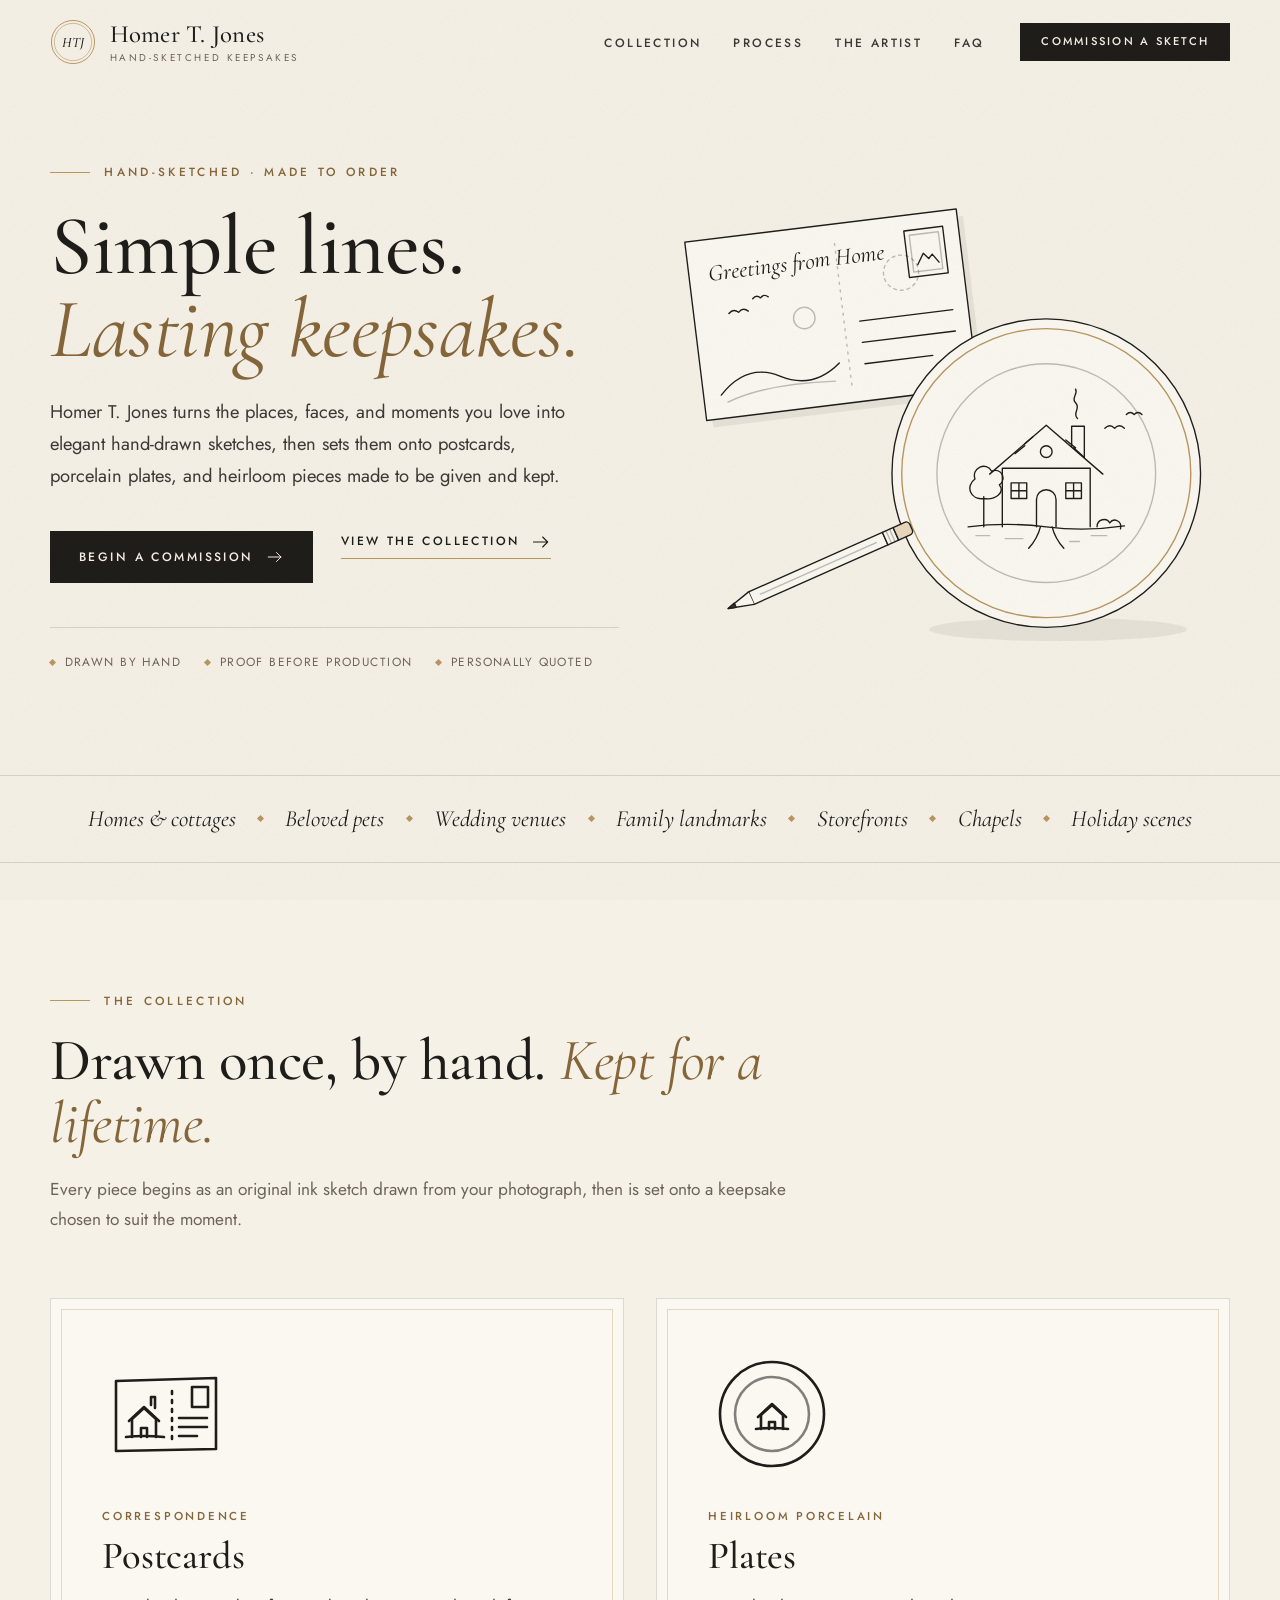
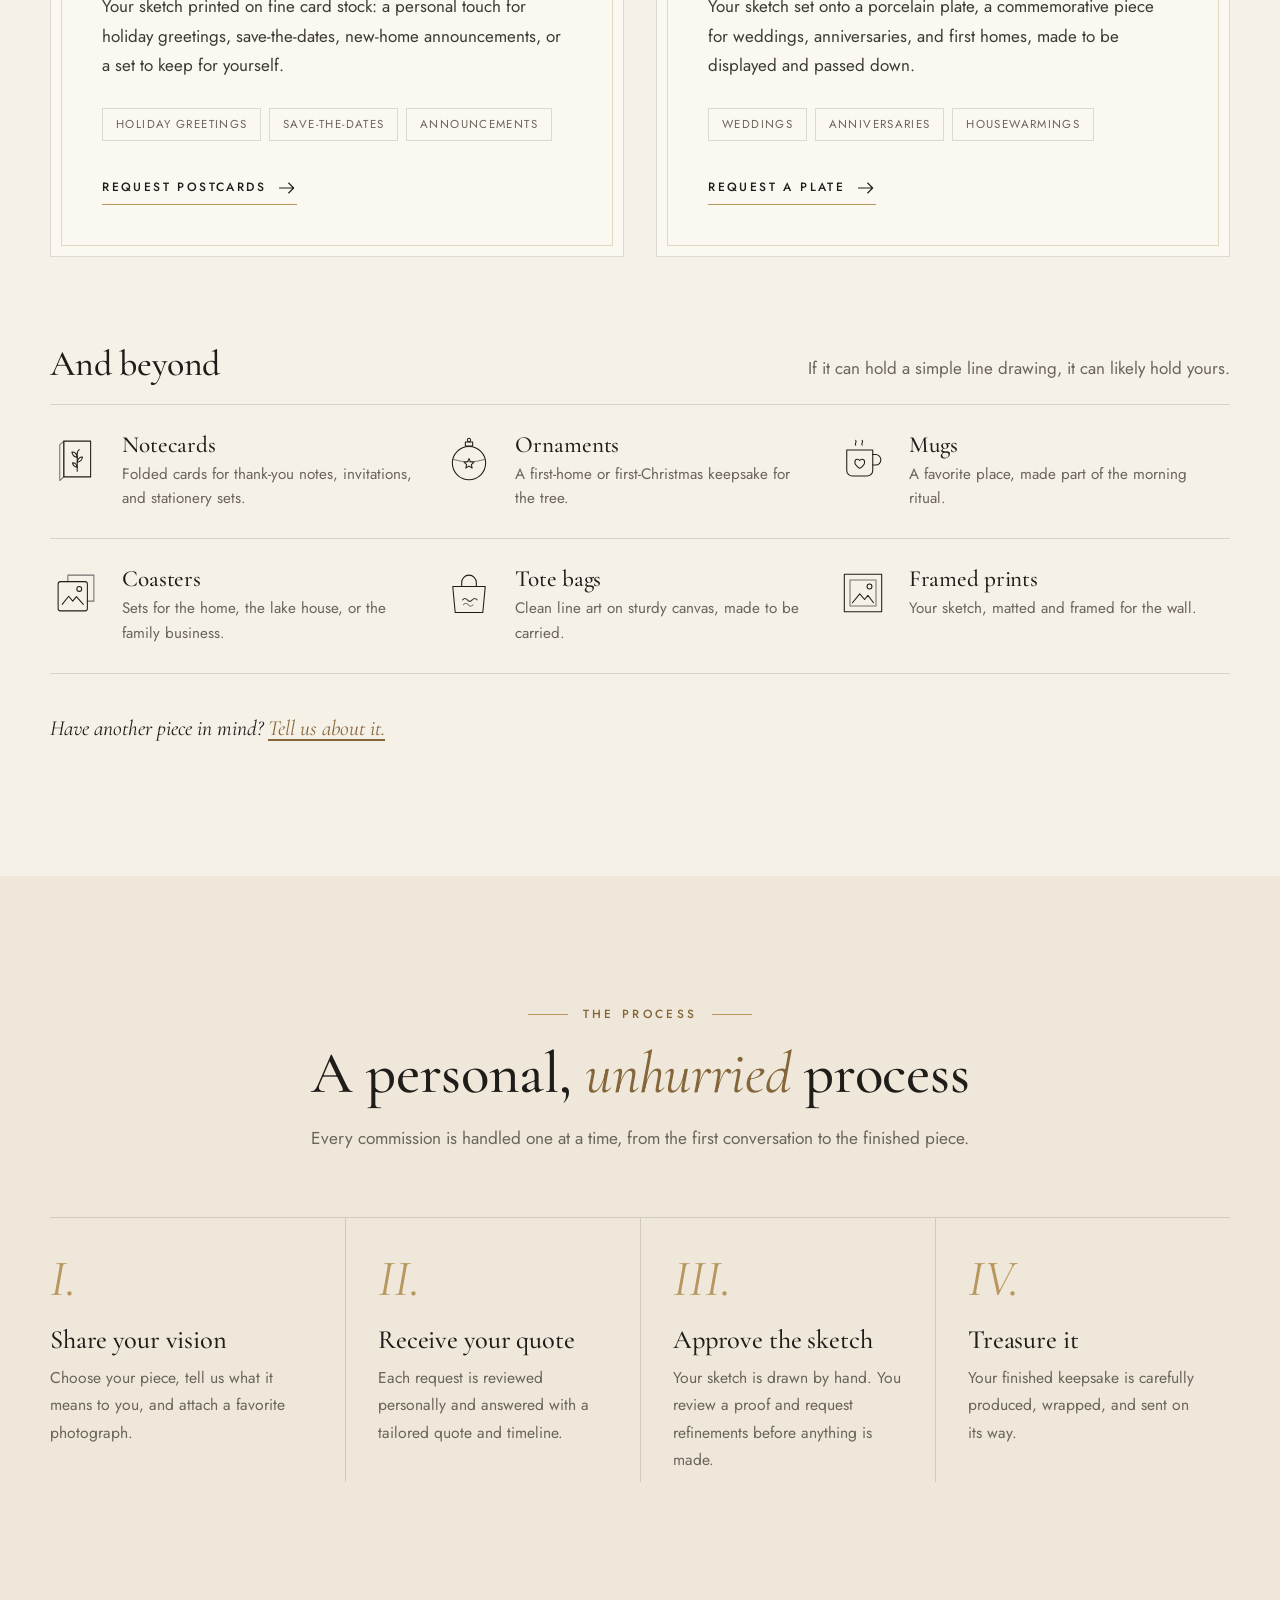
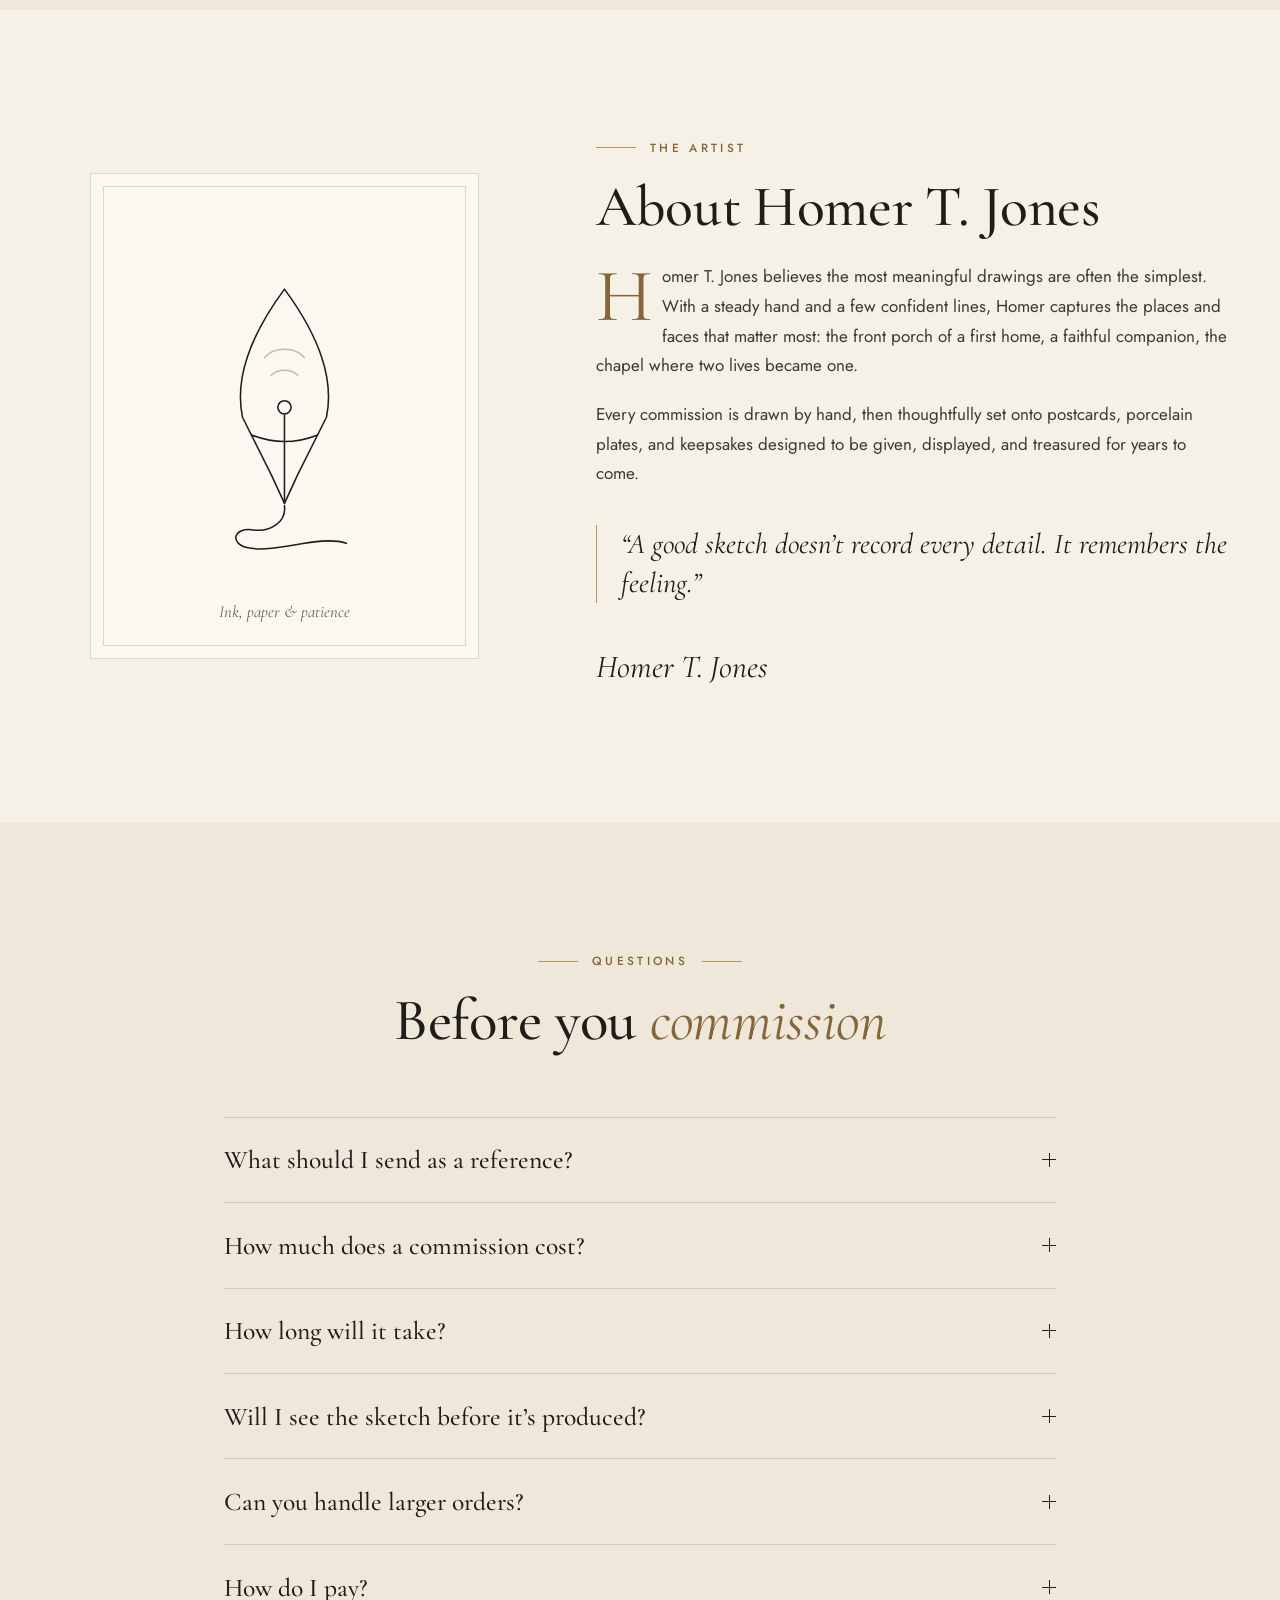
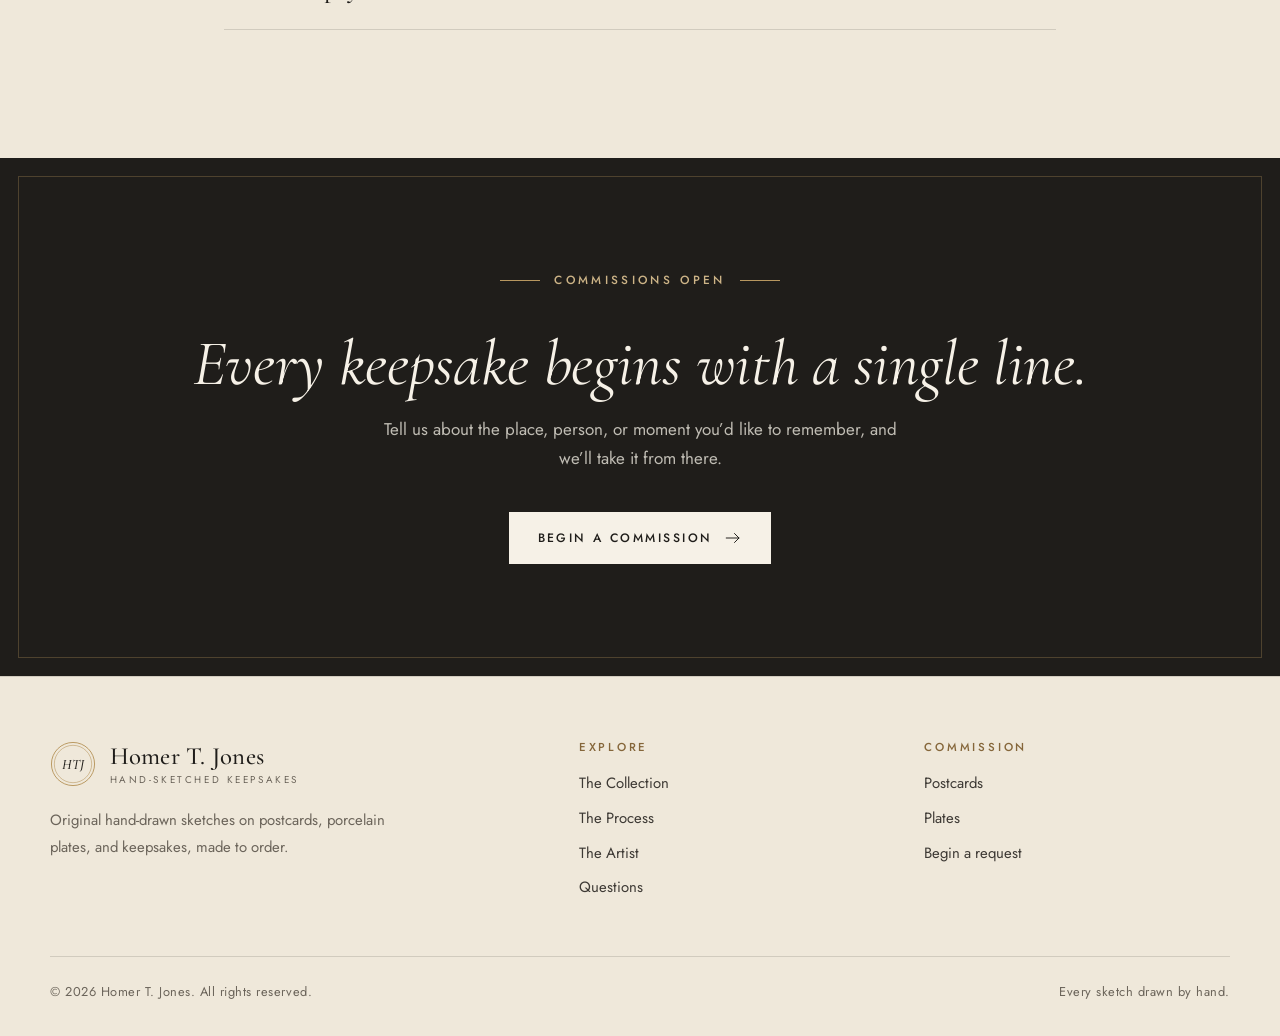
==== public/index.html @ 640d6e08 "Launch Homer T. Jones commission site Co-authored-by: Copilot App <223556219+Copilot@users.noreply.g" ====
<!doctype html>
<html lang="en">
<head>
  <meta charset="utf-8">
  <meta name="viewport" content="width=device-width, initial-scale=1">
  <title>Homer T. Jones · Hand-Sketched Keepsakes</title>
  <meta name="description" content="Commission a hand-drawn sketch of your home, pet, or favorite place, set onto postcards, porcelain plates, and keepsakes made to be treasured.">
  <link rel="canonical" href="https://homertjones.com/">
  <meta property="og:type" content="website">
  <meta property="og:site_name" content="Homer T. Jones">
  <meta property="og:title" content="Homer T. Jones · Hand-Sketched Keepsakes">
  <meta property="og:description" content="Simple lines, lasting keepsakes. Commission a hand-drawn sketch on postcards, plates, and more.">
  <meta property="og:url" content="https://homertjones.com/">
  <meta name="theme-color" content="#f6f1e7">
  <link rel="icon" href="assets/img/favicon.svg" type="image/svg+xml">
  <link rel="preconnect" href="https://fonts.googleapis.com">
  <link rel="preconnect" href="https://fonts.gstatic.com" crossorigin>
  <link rel="stylesheet" href="https://fonts.googleapis.com/css2?family=Cormorant+Garamond:ital,wght@0,400;0,500;0,600;1,400;1,500&amp;family=Jost:wght@400;500&amp;display=swap">
  <link rel="stylesheet" href="assets/css/styles.css">
  <script>
    document.documentElement.classList.add("js");
    setTimeout(function () { if (!window.__htjReady) document.documentElement.classList.remove("js"); }, 2500);
  </script>
  <script src="assets/js/main.js" defer></script>
</head>
<body>
  <a class="skip-link" href="#main">Skip to content</a>

  <header class="site-header" data-header>
    <div class="container site-header__inner">
      <a class="brand" href="index.html" aria-label="Homer T. Jones, home">
        <svg class="brand__mark" viewBox="0 0 48 48" aria-hidden="true"><circle cx="24" cy="24" r="22.5"/><circle cx="24" cy="24" r="19.5"/><text x="24" y="29" text-anchor="middle">HTJ</text></svg>
        <span class="brand__text">
          <span class="brand__name">Homer T. Jones</span>
          <span class="brand__tag">Hand-Sketched Keepsakes</span>
        </span>
      </a>
      <button class="nav-toggle" type="button" aria-expanded="false" aria-controls="site-nav" data-nav-toggle>
        <span class="sr-only">Menu</span>
        <span class="nav-toggle__bar"></span>
        <span class="nav-toggle__bar"></span>
      </button>
      <nav class="site-nav" id="site-nav" aria-label="Primary" data-nav>
        <ul>
          <li><a href="#collection">Collection</a></li>
          <li><a href="#process">Process</a></li>
          <li><a href="#artist">The Artist</a></li>
          <li><a href="#faq">FAQ</a></li>
        </ul>
        <a class="btn btn--small" href="order.html">Commission a Sketch</a>
      </nav>
    </div>
  </header>

  <main id="main">
    <section class="hero" aria-labelledby="hero-title">
      <div class="container hero__grid">
        <div class="hero__copy" data-reveal>
          <p class="eyebrow">Hand-sketched &middot; Made to order</p>
          <h1 id="hero-title">Simple lines.<br><em>Lasting keepsakes.</em></h1>
          <!-- PLACEHOLDER BLURB: replace with Homer's own description. -->
          <p class="hero__lede">Homer T. Jones turns the places, faces, and moments you love into elegant hand-drawn sketches, then sets them onto postcards, porcelain plates, and heirloom pieces made to be given and kept.</p>
          <div class="hero__actions">
            <a class="btn" href="order.html">Begin a Commission <svg aria-hidden="true"><use href="assets/img/icons.svg#arrow"></use></svg></a>
            <a class="link-arrow" href="#collection">View the Collection <svg aria-hidden="true"><use href="assets/img/icons.svg#arrow"></use></svg></a>
          </div>
          <ul class="hero__marks" aria-label="Every commission includes">
            <li>Drawn by hand</li>
            <li>Proof before production</li>
            <li>Personally quoted</li>
          </ul>
        </div>

        <div data-reveal style="--delay: .15s">
          <svg class="hero-art sketch" viewBox="0 0 560 470" role="img" aria-labelledby="hero-art-title">
            <title id="hero-art-title">A hand-sketched cottage on a gold-rimmed porcelain plate, resting on a postcard beside a pencil</title>

            <g transform="rotate(-7 150 130)">
              <rect class="shadow" x="18" y="46" width="280" height="184"/>
              <rect class="paper" x="12" y="38" width="280" height="184"/>
              <text x="32" y="80" font-size="24">Greetings from Home</text>
              <path d="M48 116q5-5 10 0q5-5 10 0M74 104q4-4 8 0q4-4 8 0"/>
              <circle cx="124" cy="130" r="11" class="faint"/>
              <path d="M30 198q30-30 62-12t62-6"/>
              <path d="M36 206q40-14 112-8" class="faint"/>
              <path d="M164 58v148" stroke-dasharray="2 6" class="faint"/>
              <rect x="236" y="54" width="40" height="48"/>
              <rect x="241" y="59" width="30" height="38" class="faint"/>
              <path d="M246 90l7-11 5 6 4-4 6 9"/>
              <circle cx="228" cy="96" r="18" class="faint" stroke-dasharray="3 4"/>
              <path d="M180 140h96M180 162h96M180 184h70"/>
            </g>

            <ellipse class="shadow" cx="384" cy="452" rx="132" ry="12"/>
            <circle class="paper" cx="372" cy="292" r="158"/>
            <circle class="gold" cx="372" cy="292" r="148"/>
            <circle class="faint" cx="372" cy="292" r="112"/>

            <g>
              <path class="draw" pathLength="1" style="--d:.2s" d="M292 347q40-5 80 0t80-1"/>
              <path class="draw" pathLength="1" style="--d:.45s" d="M327 347V287M417 347V287M327 287H417"/>
              <path class="draw" pathLength="1" style="--d:.6s" d="M314 293L372 243L430 293"/>
              <path class="draw" pathLength="1" style="--d:.75s" d="M350 262l8-7M340 272l10-8M392 258l10 8M400 266l10 9"/>
              <path class="draw" pathLength="1" style="--d:.85s" d="M398 265V244H411V276"/>
              <path class="draw" pathLength="1" style="--d:1.4s" d="M404 236c-6-6 4-10-2-16c-5-5 3-9 0-14"/>
              <path class="draw" pathLength="1" style="--d:.95s" d="M362 347V319a10 10 0 0 1 20 0V347"/>
              <path class="draw" pathLength="1" style="--d:1.05s" d="M336 302h16v16h-16zM344 302v16M336 310h16"/>
              <path class="draw" pathLength="1" style="--d:1.1s" d="M392 302h16v16h-16zM400 302v16M392 310h16"/>
              <path class="draw" pathLength="1" style="--d:1.15s" d="M366 270a6 6 0 1 0 12 0a6 6 0 1 0-12 0"/>
              <path class="draw" pathLength="1" style="--d:1.2s" d="M308 347V316M308 318c-14 2-19-13-9-20c-4-12 12-18 17-8c10-4 16 8 8 14c6 8-4 16-16 14"/>
              <path class="draw" pathLength="1" style="--d:1.3s" d="M424 347c0-8 10-10 13-4c4-6 13-2 11 6"/>
              <path class="draw" pathLength="1" style="--d:1.35s" d="M366 347q-3 12-12 22M378 347q3 12 12 22"/>
              <path class="draw faint" pathLength="1" style="--d:1.45s" d="M300 356h14M330 359h18M418 356h16M396 362h10"/>
              <path class="draw" pathLength="1" style="--d:1.6s" d="M432 246q5-5 10 0q5-5 10 0M454 232q4-4 8 0q4-4 8 0"/>
            </g>

            <g transform="translate(70 420) rotate(-24)">
              <rect class="paper" x="0" y="-7" width="150" height="14"/>
              <path class="paper" d="M0-7L-26 0L0 7"/>
              <path d="M-26 0L-18-2.4V2.4Z" fill="currentColor"/>
              <path d="M10 0H140" class="faint"/>
              <path class="paper" d="M150-7h12v14h-12z"/>
              <path d="M154-7v14M158-7v14" class="faint"/>
              <path class="eraser" d="M162-7h13a4 4 0 0 1 4 4v6a4 4 0 0 1-4 4h-13z"/>
            </g>
          </svg>
        </div>
      </div>
    </section>

    <section class="subjects" aria-label="Popular subjects">
      <ul class="container">
        <li>Homes &amp; cottages</li>
        <li>Beloved pets</li>
        <li>Wedding venues</li>
        <li>Family landmarks</li>
        <li>Storefronts</li>
        <li>Chapels</li>
        <li>Holiday scenes</li>
      </ul>
    </section>

    <section class="section" id="collection" aria-labelledby="collection-title">
      <div class="container">
        <div class="section-head" data-reveal>
          <p class="eyebrow">The Collection</p>
          <h2 id="collection-title">Drawn once, by hand. <em>Kept for a lifetime.</em></h2>
          <p>Every piece begins as an original ink sketch drawn from your photograph, then is set onto a keepsake chosen to suit the moment.</p>
        </div>

        <div class="feature-grid">
          <article class="feature" data-reveal>
            <svg class="feature__art" aria-hidden="true"><use href="assets/img/icons.svg#postcard"></use></svg>
            <p class="feature__kicker">Correspondence</p>
            <h3>Postcards</h3>
            <p>Your sketch printed on fine card stock: a personal touch for holiday greetings, save-the-dates, new-home announcements, or a set to keep for yourself.</p>
            <ul class="feature__uses">
              <li>Holiday greetings</li>
              <li>Save-the-dates</li>
              <li>Announcements</li>
            </ul>
            <a class="link-arrow" href="order.html?item=postcards">Request postcards <svg aria-hidden="true"><use href="assets/img/icons.svg#arrow"></use></svg></a>
          </article>

          <article class="feature" data-reveal style="--delay: .12s">
            <svg class="feature__art" aria-hidden="true"><use href="assets/img/icons.svg#plate"></use></svg>
            <p class="feature__kicker">Heirloom porcelain</p>
            <h3>Plates</h3>
            <p>Your sketch set onto a porcelain plate, a commemorative piece for weddings, anniversaries, and first homes, made to be displayed and passed down.</p>
            <ul class="feature__uses">
              <li>Weddings</li>
              <li>Anniversaries</li>
              <li>Housewarmings</li>
            </ul>
            <a class="link-arrow" href="order.html?item=plate">Request a plate <svg aria-hidden="true"><use href="assets/img/icons.svg#arrow"></use></svg></a>
          </article>
        </div>

        <div class="more" data-reveal>
          <div class="more__head">
            <h3>And beyond</h3>
            <p>If it can hold a simple line drawing, it can likely hold yours.</p>
          </div>
          <ul class="more-grid">
            <li>
              <a class="more-item" href="order.html?item=notecards">
                <svg aria-hidden="true"><use href="assets/img/icons.svg#notecard"></use></svg>
                <div><h4>Notecards</h4><p>Folded cards for thank-you notes, invitations, and stationery sets.</p></div>
              </a>
            </li>
            <li>
              <a class="more-item" href="order.html?item=ornament">
                <svg aria-hidden="true"><use href="assets/img/icons.svg#ornament"></use></svg>
                <div><h4>Ornaments</h4><p>A first-home or first-Christmas keepsake for the tree.</p></div>
              </a>
            </li>
            <li>
              <a class="more-item" href="order.html?item=mug">
                <svg aria-hidden="true"><use href="assets/img/icons.svg#mug"></use></svg>
                <div><h4>Mugs</h4><p>A favorite place, made part of the morning ritual.</p></div>
              </a>
            </li>
            <li>
              <a class="more-item" href="order.html?item=coasters">
                <svg aria-hidden="true"><use href="assets/img/icons.svg#coaster"></use></svg>
                <div><h4>Coasters</h4><p>Sets for the home, the lake house, or the family business.</p></div>
              </a>
            </li>
            <li>
              <a class="more-item" href="order.html?item=tote">
                <svg aria-hidden="true"><use href="assets/img/icons.svg#tote"></use></svg>
                <div><h4>Tote bags</h4><p>Clean line art on sturdy canvas, made to be carried.</p></div>
              </a>
            </li>
            <li>
              <a class="more-item" href="order.html?item=print">
                <svg aria-hidden="true"><use href="assets/img/icons.svg#frame"></use></svg>
                <div><h4>Framed prints</h4><p>Your sketch, matted and framed for the wall.</p></div>
              </a>
            </li>
          </ul>
          <p class="more__note">Have another piece in mind? <a href="order.html?item=other">Tell us about it.</a></p>
        </div>
      </div>
    </section>

    <section class="section section--tint" id="process" aria-labelledby="process-title">
      <div class="container">
        <div class="section-head section-head--center" data-reveal>
          <p class="eyebrow eyebrow--center">The Process</p>
          <h2 id="process-title">A personal, <em>unhurried</em> process</h2>
          <p>Every commission is handled one at a time, from the first conversation to the finished piece.</p>
        </div>
        <ol class="steps">
          <li class="step" data-reveal>
            <span class="step__num" aria-hidden="true">I.</span>
            <h3>Share your vision</h3>
            <p>Choose your piece, tell us what it means to you, and attach a favorite photograph.</p>
          </li>
          <li class="step" data-reveal style="--delay: .1s">
            <span class="step__num" aria-hidden="true">II.</span>
            <h3>Receive your quote</h3>
            <p>Each request is reviewed personally and answered with a tailored quote and timeline.</p>
          </li>
          <li class="step" data-reveal style="--delay: .2s">
            <span class="step__num" aria-hidden="true">III.</span>
            <h3>Approve the sketch</h3>
            <p>Your sketch is drawn by hand. You review a proof and request refinements before anything is made.</p>
          </li>
          <li class="step" data-reveal style="--delay: .3s">
            <span class="step__num" aria-hidden="true">IV.</span>
            <h3>Treasure it</h3>
            <p>Your finished keepsake is carefully produced, wrapped, and sent on its way.</p>
          </li>
        </ol>
      </div>
    </section>

    <section class="section" id="artist" aria-labelledby="artist-title">
      <div class="container artist">
        <figure class="portrait" data-reveal>
          <svg class="sketch" viewBox="0 0 200 270" aria-hidden="true">
            <path d="M100 20C128 58 146 98 138 136L112 188L100 214L88 188L62 136C54 98 72 58 100 20Z"/>
            <path d="M100 214V134"/>
            <circle cx="100" cy="127" r="6"/>
            <path d="M70 152Q100 164 130 152"/>
            <path class="faint" d="M82 82c8-10 28-10 36 0M88 98c6-6 18-6 24 0"/>
            <path class="draw" pathLength="1" style="--d:.5s" d="M100 216C102 232 86 240 72 238C54 235 50 250 66 254C92 260 130 242 156 250"/>
          </svg>
          <figcaption>Ink, paper &amp; patience</figcaption>
        </figure>

        <div class="artist__body" data-reveal style="--delay: .12s">
          <p class="eyebrow">The Artist</p>
          <h2 id="artist-title">About Homer T. Jones</h2>
          <!-- PLACEHOLDER BLURB: replace these paragraphs, the quote, and the signature with Homer's own description. -->
          <p class="lead">Homer T. Jones believes the most meaningful drawings are often the simplest. With a steady hand and a few confident lines, Homer captures the places and faces that matter most: the front porch of a first home, a faithful companion, the chapel where two lives became one.</p>
          <p>Every commission is drawn by hand, then thoughtfully set onto postcards, porcelain plates, and keepsakes designed to be given, displayed, and treasured for years to come.</p>
          <blockquote>&ldquo;A good sketch doesn&rsquo;t record every detail. It remembers the feeling.&rdquo;</blockquote>
          <p class="signature">Homer T. Jones</p>
        </div>
      </div>
    </section>

    <section class="section section--tint" id="faq" aria-labelledby="faq-title">
      <div class="container">
        <div class="section-head section-head--center" data-reveal>
          <p class="eyebrow eyebrow--center">Questions</p>
          <h2 id="faq-title">Before you <em>commission</em></h2>
        </div>
        <div class="faq" data-reveal>
          <details>
            <summary>What should I send as a reference?</summary>
            <p>A clear, well-lit photograph is ideal. Straight-on photos work beautifully for homes and buildings; for pets and people, a photo taken at eye level in natural light captures the most character. Attach one photo with your request, and we&rsquo;ll follow up by email if more would help.</p>
          </details>
          <details>
            <summary>How much does a commission cost?</summary>
            <p>Every piece is quoted individually based on the item, quantity, and detail of the sketch. You&rsquo;ll receive a personal quote after submitting your request. There&rsquo;s no obligation, and nothing is charged until you approve.</p>
          </details>
          <details>
            <summary>How long will it take?</summary>
            <p>Timing depends on the item and quantity, and your quote will include an estimated completion date. If you have an event or deadline, note it on your request and we&rsquo;ll let you know right away whether it&rsquo;s possible.</p>
          </details>
          <details>
            <summary>Will I see the sketch before it&rsquo;s produced?</summary>
            <p>Yes. You&rsquo;ll receive a digital proof of your sketch to review, and small refinements are welcome before anything goes into production.</p>
          </details>
          <details>
            <summary>Can you handle larger orders?</summary>
            <p>Gladly. Postcards and notecards are well suited to weddings, events, closing gifts, and businesses. Include your quantity on the request and we&rsquo;ll tailor a quote.</p>
          </details>
          <details>
            <summary>How do I pay?</summary>
            <p>Once you approve your quote, you&rsquo;ll receive an invoice by email. Work begins as soon as it&rsquo;s settled.</p>
          </details>
        </div>
      </div>
    </section>

    <section class="cta" aria-labelledby="cta-title">
      <div class="container" data-reveal>
        <p class="eyebrow eyebrow--center">Commissions open</p>
        <h2 id="cta-title">Every keepsake begins with a single line.</h2>
        <p>Tell us about the place, person, or moment you&rsquo;d like to remember, and we&rsquo;ll take it from there.</p>
        <a class="btn btn--light" href="order.html">Begin a Commission <svg aria-hidden="true"><use href="assets/img/icons.svg#arrow"></use></svg></a>
      </div>
    </section>
  </main>

  <footer class="site-footer">
    <div class="container">
      <div class="site-footer__grid">
        <div class="site-footer__brand">
          <a class="brand" href="index.html" aria-label="Homer T. Jones, home">
            <svg class="brand__mark" viewBox="0 0 48 48" aria-hidden="true"><circle cx="24" cy="24" r="22.5"/><circle cx="24" cy="24" r="19.5"/><text x="24" y="29" text-anchor="middle">HTJ</text></svg>
            <span class="brand__text">
              <span class="brand__name">Homer T. Jones</span>
              <span class="brand__tag">Hand-Sketched Keepsakes</span>
            </span>
          </a>
          <p class="site-footer__about">Original hand-drawn sketches on postcards, porcelain plates, and keepsakes, made to order.</p>
        </div>
        <div>
          <h2>Explore</h2>
          <ul>
            <li><a href="#collection">The Collection</a></li>
            <li><a href="#process">The Process</a></li>
            <li><a href="#artist">The Artist</a></li>
            <li><a href="#faq">Questions</a></li>
          </ul>
        </div>
        <div>
          <h2>Commission</h2>
          <ul>
            <li><a href="order.html?item=postcards">Postcards</a></li>
            <li><a href="order.html?item=plate">Plates</a></li>
            <li><a href="order.html">Begin a request</a></li>
          </ul>
        </div>
      </div>
      <div class="site-footer__base">
        <p>&copy; <span data-year>2026</span> Homer T. Jones. All rights reserved.</p>
        <p>Every sketch drawn by hand.</p>
      </div>
    </div>
  </footer>
</body>
</html>
---- public/assets/css/styles.css ----
/* Homer T. Jones — Hand-Sketched Keepsakes */

:root {
  --paper: #f6f1e7;
  --paper-2: #efe8da;
  --card: #fbf8f2;
  --ink: #1f1d1a;
  --ink-2: #3d3934;
  --muted: #6b645a;
  --gold: #85663a;
  --gold-line: #b8975f;
  --gold-soft: rgba(184, 151, 95, 0.35);
  --rule: rgba(31, 29, 26, 0.14);
  --error: #9b3b2e;
  --serif: "Cormorant Garamond", "Cormorant", Garamond, "Times New Roman", serif;
  --sans: "Jost", "Helvetica Neue", Arial, sans-serif;
  --max: 1180px;
  --header-h: 84px;
  --ease: cubic-bezier(0.2, 0.7, 0.2, 1);
}

*,
*::before,
*::after {
  box-sizing: border-box;
}

html {
  -webkit-text-size-adjust: 100%;
  scroll-behavior: smooth;
  scroll-padding-top: calc(var(--header-h) + 16px);
}

body {
  margin: 0;
  min-height: 100vh;
  display: flex;
  flex-direction: column;
  background: var(--paper);
  color: var(--ink-2);
  font: 400 1.0625rem/1.75 var(--sans);
  -webkit-font-smoothing: antialiased;
  text-rendering: optimizeLegibility;
}

/* Subtle paper grain */
body::before {
  content: "";
  position: fixed;
  inset: 0;
  z-index: 100;
  pointer-events: none;
  opacity: 0.6;
  mix-blend-mode: multiply;
  background-image: url("data:image/svg+xml,%3Csvg xmlns='http://www.w3.org/2000/svg' width='180' height='180'%3E%3Cfilter id='n'%3E%3CfeTurbulence type='fractalNoise' baseFrequency='.85' numOctaves='2' stitchTiles='stitch'/%3E%3CfeColorMatrix values='0 0 0 0 .12 0 0 0 0 .1 0 0 0 0 .08 0 0 0 .07 0'/%3E%3C/filter%3E%3Crect width='100%25' height='100%25' filter='url(%23n)'/%3E%3C/svg%3E");
}

main {
  flex: 1;
}

img,
svg {
  display: block;
  max-width: 100%;
}

a {
  color: inherit;
}

h1,
h2,
h3,
h4 {
  margin: 0 0 0.5em;
  font-family: var(--serif);
  font-weight: 500;
  line-height: 1.08;
  letter-spacing: -0.005em;
  color: var(--ink);
}

h1 em,
h2 em {
  font-style: italic;
  font-weight: 400;
  color: var(--gold);
}

p {
  margin: 0 0 1.1em;
}

::selection {
  background: rgba(184, 151, 95, 0.3);
  color: var(--ink);
}

:focus-visible {
  outline: 2px solid var(--gold);
  outline-offset: 3px;
}

.container {
  width: min(100% - 3rem, var(--max));
  margin-inline: auto;
}

.sr-only {
  position: absolute !important;
  width: 1px;
  height: 1px;
  margin: -1px;
  padding: 0;
  overflow: hidden;
  clip: rect(0 0 0 0);
  white-space: nowrap;
  border: 0;
}

.skip-link {
  position: absolute;
  top: -4rem;
  left: 1rem;
  z-index: 200;
  padding: 0.75rem 1.25rem;
  background: var(--ink);
  color: var(--paper);
  font-size: 0.85rem;
  text-decoration: none;
  transition: top 0.2s;
}

.skip-link:focus {
  top: 1rem;
}

/* ---------- Header ---------- */

.site-header {
  position: sticky;
  top: 0;
  z-index: 50;
  background: rgba(246, 241, 231, 0.9);
  -webkit-backdrop-filter: saturate(140%) blur(10px);
  backdrop-filter: saturate(140%) blur(10px);
  border-bottom: 1px solid transparent;
  transition: border-color 0.3s;
}

.site-header.is-scrolled {
  border-bottom-color: var(--rule);
}

.site-header__inner {
  display: flex;
  align-items: center;
  justify-content: space-between;
  gap: 2rem;
  min-height: var(--header-h);
}

.brand {
  display: flex;
  align-items: center;
  gap: 0.85rem;
  color: var(--ink);
  text-decoration: none;
}

.brand__mark {
  flex: none;
  width: 46px;
  height: 46px;
}

.brand__mark circle {
  fill: none;
  stroke: var(--gold-line);
  stroke-width: 1;
}

.brand__mark circle + circle {
  stroke-width: 0.6;
}

.brand__mark text {
  font-family: var(--serif);
  font-size: 15px;
  font-style: italic;
  font-weight: 500;
  fill: var(--ink);
}

.brand__text {
  display: flex;
  flex-direction: column;
  line-height: 1.1;
}

.brand__name {
  font-family: var(--serif);
  font-size: 1.55rem;
  font-weight: 500;
  letter-spacing: 0.01em;
}

.brand__tag {
  margin-top: 0.3rem;
  font-size: 0.62rem;
  letter-spacing: 0.26em;
  text-transform: uppercase;
  color: var(--muted);
}

.site-nav {
  display: flex;
  align-items: center;
  gap: 2.25rem;
}

.site-nav ul {
  display: flex;
  gap: 2rem;
  margin: 0;
  padding: 0;
  list-style: none;
}

.site-nav ul a {
  position: relative;
  padding: 0.4rem 0;
  font-size: 0.75rem;
  font-weight: 500;
  letter-spacing: 0.2em;
  text-transform: uppercase;
  text-decoration: none;
  color: var(--ink-2);
}

.site-nav ul a::after {
  content: "";
  position: absolute;
  right: 0;
  bottom: 0;
  left: 0;
  height: 1px;
  background: var(--gold);
  transform: scaleX(0);
  transform-origin: right;
  transition: transform 0.4s var(--ease);
}

.site-nav ul a:hover::after,
.site-nav ul a[aria-current="page"]::after {
  transform: scaleX(1);
  transform-origin: left;
}

.nav-toggle {
  display: none;
}

@media (max-width: 940px) {
  .nav-toggle {
    display: inline-flex;
    flex-direction: column;
    justify-content: center;
    gap: 7px;
    width: 44px;
    height: 44px;
    padding: 0 10px;
    border: 0;
    background: none;
    cursor: pointer;
  }

  .nav-toggle__bar {
    display: block;
    height: 1px;
    background: var(--ink);
    transition: transform 0.3s var(--ease);
  }

  .nav-toggle[aria-expanded="true"] .nav-toggle__bar:nth-child(2) {
    transform: translateY(4px) rotate(45deg);
  }

  .nav-toggle[aria-expanded="true"] .nav-toggle__bar:nth-child(3) {
    transform: translateY(-4px) rotate(-45deg);
  }

  .site-nav {
    position: fixed;
    top: var(--header-h);
    right: 0;
    left: 0;
    flex-direction: column;
    align-items: stretch;
    gap: 1.75rem;
    padding: 1rem 1.5rem 2.5rem;
    background: var(--paper);
    border-bottom: 1px solid var(--rule);
    box-shadow: 0 30px 40px -30px rgba(31, 29, 26, 0.3);
    opacity: 0;
    visibility: hidden;
    transform: translateY(-8px);
    transition: opacity 0.3s var(--ease), transform 0.3s var(--ease), visibility 0.3s;
  }

  .nav-open .site-nav {
    opacity: 1;
    visibility: visible;
    transform: none;
  }

  .site-nav ul {
    flex-direction: column;
    gap: 0;
  }

  .site-nav ul a {
    display: block;
    padding: 1rem 0;
    border-bottom: 1px solid var(--rule);
    font-size: 0.8rem;
  }

  .site-nav ul a::after {
    display: none;
  }

  .site-nav .btn {
    justify-content: center;
  }
}

@media (max-width: 420px) {
  .brand__tag {
    display: none;
  }
}

/* ---------- Buttons & links ---------- */

.btn {
  display: inline-flex;
  align-items: center;
  gap: 0.75rem;
  padding: 1rem 1.75rem;
  border: 1px solid var(--ink);
  background: var(--ink);
  color: var(--paper);
  font: 500 0.76rem/1 var(--sans);
  letter-spacing: 0.2em;
  text-transform: uppercase;
  text-decoration: none;
  cursor: pointer;
  transition: background-color 0.35s var(--ease), color 0.35s var(--ease), border-color 0.35s var(--ease);
}

.btn:hover {
  background: transparent;
  color: var(--ink);
}

.btn svg {
  width: 18px;
  height: 18px;
  transition: transform 0.35s var(--ease);
}

.btn:hover svg {
  transform: translateX(4px);
}

.btn--small {
  padding: 0.8rem 1.25rem;
  font-size: 0.7rem;
}

.btn--ghost {
  background: transparent;
  color: var(--ink);
}

.btn--ghost:hover {
  background: var(--ink);
  color: var(--paper);
}

.btn--light {
  border-color: var(--paper);
  background: var(--paper);
  color: var(--ink);
}

.btn--light:hover {
  background: transparent;
  color: var(--paper);
}

.btn[disabled] {
  opacity: 0.7;
  cursor: progress;
}

.link-arrow {
  display: inline-flex;
  align-items: center;
  align-self: flex-start;
  gap: 0.7rem;
  padding-bottom: 0.35rem;
  border-bottom: 1px solid var(--gold-line);
  color: var(--ink);
  font-size: 0.75rem;
  font-weight: 500;
  letter-spacing: 0.2em;
  text-transform: uppercase;
  text-decoration: none;
}

.link-arrow svg {
  width: 20px;
  height: 20px;
  transition: transform 0.35s var(--ease);
}

.link-arrow:hover svg {
  transform: translateX(4px);
}

.eyebrow {
  display: flex;
  align-items: center;
  gap: 0.9rem;
  margin: 0;
  color: var(--gold);
  font-size: 0.74rem;
  font-weight: 500;
  letter-spacing: 0.28em;
  text-transform: uppercase;
}

.eyebrow::before {
  content: "";
  width: 2.5rem;
  height: 1px;
  background: var(--gold-line);
}

.eyebrow--center {
  justify-content: center;
}

.eyebrow--center::after {
  content: "";
  width: 2.5rem;
  height: 1px;
  background: var(--gold-line);
}

/* ---------- Hero ---------- */

.hero {
  padding-block: clamp(2.5rem, 6vw, 5.5rem) clamp(3.5rem, 8vw, 6.5rem);
}

.hero__grid {
  display: grid;
  grid-template-columns: 1.02fr 0.98fr;
  gap: clamp(2rem, 5vw, 5rem);
  align-items: center;
}

.hero h1 {
  margin: 1.4rem 0 1.6rem;
  font-size: clamp(3rem, 6.6vw, 5.75rem);
  line-height: 0.98;
}

.hero__lede {
  max-width: 33rem;
  font-size: 1.15rem;
}

.hero__actions {
  display: flex;
  flex-wrap: wrap;
  align-items: center;
  gap: 1rem 1.75rem;
  margin-top: 2.4rem;
}

.hero__marks {
  display: flex;
  flex-wrap: wrap;
  gap: 0.5rem 1.5rem;
  margin: 2.75rem 0 0;
  padding: 1.5rem 0 0;
  border-top: 1px solid var(--rule);
  list-style: none;
  color: var(--muted);
  font-size: 0.74rem;
  letter-spacing: 0.12em;
  text-transform: uppercase;
}

.hero__marks li {
  display: flex;
  align-items: center;
  gap: 0.6rem;
}

.hero__marks li::before {
  content: "";
  width: 5px;
  height: 5px;
  background: var(--gold-line);
  transform: rotate(45deg);
}

.sketch {
  fill: none;
  stroke: var(--ink);
  stroke-width: 1.4;
  stroke-linecap: round;
  stroke-linejoin: round;
}

.sketch .paper {
  fill: var(--card);
}

.sketch .gold {
  stroke: var(--gold-line);
}

.sketch .faint {
  stroke: rgba(31, 29, 26, 0.28);
}

.sketch .shadow {
  fill: rgba(31, 29, 26, 0.07);
  stroke: none;
}

.sketch .eraser {
  fill: #e9d7bd;
}

.sketch text {
  fill: var(--ink);
  stroke: none;
  font-family: var(--serif);
  font-style: italic;
}

.hero-art {
  width: 100%;
  height: auto;
  overflow: visible;
}

@media (max-width: 880px) {
  .hero__grid {
    grid-template-columns: 1fr;
  }

  .hero-art {
    max-width: 500px;
    margin-inline: auto;
  }
}

/* ---------- Subjects strip ---------- */

.subjects {
  padding: 1.4rem 0;
  border-block: 1px solid var(--rule);
}

.subjects ul {
  display: flex;
  flex-wrap: wrap;
  justify-content: center;
  gap: 0.4rem 1.4rem;
  margin: 0 auto;
  padding: 0;
  list-style: none;
  color: var(--ink);
  font-family: var(--serif);
  font-size: clamp(1.15rem, 2vw, 1.45rem);
  font-style: italic;
}

.subjects li {
  display: flex;
  align-items: center;
  gap: 1.4rem;
}

.subjects li + li::before {
  content: "";
  width: 5px;
  height: 5px;
  background: var(--gold-line);
  transform: rotate(45deg);
}

/* ---------- Sections ---------- */

.section {
  padding-block: clamp(4.5rem, 10vw, 8rem);
}

.section--tint {
  background: var(--paper-2);
}

.section-head {
  max-width: 46rem;
  margin-bottom: clamp(2.5rem, 5vw, 4rem);
}

.section-head--center {
  margin-inline: auto;
  text-align: center;
}

.section-head h2 {
  margin: 1.1rem 0;
  font-size: clamp(2.4rem, 4.6vw, 3.75rem);
}

.section-head p:not(.eyebrow) {
  color: var(--muted);
  font-size: 1.08rem;
}

/* ---------- Collection ---------- */

.feature-grid {
  display: grid;
  grid-template-columns: repeat(2, minmax(0, 1fr));
  gap: clamp(1.25rem, 2.5vw, 2rem);
}

.feature {
  position: relative;
  display: flex;
  flex-direction: column;
  padding: clamp(2rem, 4vw, 3.25rem);
  border: 1px solid var(--rule);
  background: var(--card);
  transition: transform 0.5s var(--ease), box-shadow 0.5s var(--ease);
}

.feature::before {
  content: "";
  position: absolute;
  inset: 10px;
  border: 1px solid var(--gold-soft);
  pointer-events: none;
}

.feature:hover {
  transform: translateY(-4px);
  box-shadow: 0 28px 50px -30px rgba(31, 29, 26, 0.4);
}

.feature__art {
  width: 128px;
  height: 128px;
  margin-bottom: 1.75rem;
  color: var(--ink);
}

.feature__kicker {
  margin: 0;
  color: var(--gold);
  font-size: 0.72rem;
  font-weight: 500;
  letter-spacing: 0.24em;
  text-transform: uppercase;
}

.feature h3 {
  margin: 0.6rem 0 0.9rem;
  font-size: clamp(2.1rem, 3vw, 2.65rem);
}

.feature__uses {
  display: flex;
  flex-wrap: wrap;
  gap: 0.5rem;
  margin: 0.5rem 0 2.25rem;
  padding: 0;
  list-style: none;
}

.feature__uses li {
  padding: 0.35rem 0.8rem;
  border: 1px solid var(--rule);
  color: var(--muted);
  font-size: 0.72rem;
  letter-spacing: 0.12em;
  text-transform: uppercase;
}

.feature .link-arrow {
  margin-top: auto;
}

.feature .link-arrow::after {
  content: "";
  position: absolute;
  inset: 0;
}

.more {
  margin-top: clamp(3.5rem, 7vw, 5.5rem);
}

.more__head {
  display: flex;
  flex-wrap: wrap;
  align-items: flex-end;
  justify-content: space-between;
  gap: 0.5rem 2rem;
  padding-bottom: 1.25rem;
  border-bottom: 1px solid var(--rule);
}

.more__head h3 {
  margin: 0;
  font-size: clamp(1.8rem, 2.8vw, 2.3rem);
}

.more__head p {
  margin: 0;
  color: var(--muted);
}

.more-grid {
  display: grid;
  grid-template-columns: repeat(3, minmax(0, 1fr));
  margin: 0;
  padding: 0;
  list-style: none;
}

.more-item {
  display: grid;
  grid-template-columns: 52px 1fr;
  gap: 1.25rem;
  align-items: start;
  height: 100%;
  padding: 1.75rem 1.5rem 1.75rem 0;
  border-bottom: 1px solid var(--rule);
  color: inherit;
  text-decoration: none;
  transition: background-color 0.35s var(--ease);
}

.more-item svg {
  width: 52px;
  height: 52px;
  color: var(--ink);
  transition: color 0.35s var(--ease), transform 0.5s var(--ease);
}

.more-item:hover svg {
  color: var(--gold);
  transform: rotate(-4deg);
}

.more-item h4 {
  margin: 0 0 0.25rem;
  font-size: 1.45rem;
}

.more-item p {
  margin: 0;
  color: var(--muted);
  font-size: 0.95rem;
  line-height: 1.6;
}

.more__note {
  margin: 2.25rem 0 0;
  color: var(--ink);
  font-family: var(--serif);
  font-size: 1.35rem;
  font-style: italic;
}

.more__note a {
  color: var(--gold);
  text-underline-offset: 4px;
}

@media (max-width: 900px) {
  .feature-grid {
    grid-template-columns: 1fr;
  }

  .more-grid {
    grid-template-columns: repeat(2, minmax(0, 1fr));
  }
}

@media (max-width: 560px) {
  .more-grid {
    grid-template-columns: 1fr;
  }
}

/* ---------- Process ---------- */

.steps {
  display: grid;
  grid-template-columns: repeat(4, minmax(0, 1fr));
  margin: 0;
  padding: 0;
  border-top: 1px solid var(--rule);
  list-style: none;
}

.step {
  padding: 2.25rem 2rem 0.5rem 0;
}

.step + .step {
  padding-left: 2rem;
  border-left: 1px solid var(--rule);
}

.step__num {
  display: block;
  margin-bottom: 1.25rem;
  color: var(--gold-line);
  font-family: var(--serif);
  font-size: 3.2rem;
  font-style: italic;
  line-height: 1;
}

.step h3 {
  margin-bottom: 0.6rem;
  font-size: 1.65rem;
}

.step p {
  margin: 0;
  color: var(--muted);
  font-size: 0.98rem;
}

@media (max-width: 900px) {
  .steps {
    grid-template-columns: repeat(2, minmax(0, 1fr));
  }

  .step:nth-child(3) {
    padding-left: 0;
    border-left: 0;
  }

  .step:nth-child(n + 3) {
    margin-top: 1.5rem;
    border-top: 1px solid var(--rule);
  }
}

@media (max-width: 560px) {
  .steps {
    grid-template-columns: 1fr;
  }

  .step + .step {
    margin-top: 1.5rem;
    padding-left: 0;
    border-top: 1px solid var(--rule);
    border-left: 0;
  }
}

/* ---------- Artist ---------- */

.artist {
  display: grid;
  grid-template-columns: 0.85fr 1.15fr;
  gap: clamp(2.5rem, 6vw, 6rem);
  align-items: center;
}

.portrait {
  position: relative;
  display: grid;
  place-items: center;
  aspect-ratio: 4 / 5;
  padding: 2.5rem;
  border: 1px solid var(--rule);
  background: var(--card);
}

.portrait::before {
  content: "";
  position: absolute;
  inset: 12px;
  border: 1px solid var(--gold-soft);
}

.portrait svg {
  width: 72%;
  height: auto;
}

.portrait figcaption {
  position: absolute;
  bottom: 2rem;
  left: 0;
  right: 0;
  color: var(--muted);
  font-family: var(--serif);
  font-size: 1.05rem;
  font-style: italic;
  text-align: center;
}

.artist__body h2 {
  margin: 1.1rem 0 1.5rem;
  font-size: clamp(2.4rem, 4.6vw, 3.6rem);
}

.artist__body .lead::first-letter {
  float: left;
  padding: 0.06em 0.12em 0 0;
  color: var(--gold);
  font-family: var(--serif);
  font-size: 4.4em;
  line-height: 0.8;
}

.artist__body blockquote {
  margin: 2.25rem 0;
  padding-left: 1.5rem;
  border-left: 1px solid var(--gold-line);
  color: var(--ink);
  font-family: var(--serif);
  font-size: clamp(1.45rem, 2.4vw, 1.8rem);
  font-style: italic;
  line-height: 1.35;
}

.signature {
  margin: 0;
  color: var(--ink);
  font-family: var(--serif);
  font-size: 2rem;
  font-style: italic;
}

@media (max-width: 880px) {
  .artist {
    grid-template-columns: 1fr;
  }

  .portrait {
    max-width: 420px;
  }
}

/* ---------- FAQ ---------- */

.faq {
  max-width: 52rem;
  margin-inline: auto;
}

.faq details {
  border-bottom: 1px solid var(--rule);
}

.faq details:first-child {
  border-top: 1px solid var(--rule);
}

.faq summary {
  display: flex;
  align-items: center;
  justify-content: space-between;
  gap: 1.5rem;
  padding: 1.6rem 0;
  color: var(--ink);
  font-family: var(--serif);
  font-size: clamp(1.3rem, 2.2vw, 1.6rem);
  font-weight: 500;
  line-height: 1.3;
  list-style: none;
  cursor: pointer;
}

.faq summary::-webkit-details-marker {
  display: none;
}

.faq summary::after {
  content: "";
  flex: none;
  width: 14px;
  height: 14px;
  background:
    linear-gradient(var(--ink), var(--ink)) center / 100% 1px no-repeat,
    linear-gradient(var(--ink), var(--ink)) center / 1px 100% no-repeat;
  transition: transform 0.35s var(--ease);
}

.faq details[open] summary::after {
  transform: rotate(45deg);
}

.faq details p {
  margin: 0;
  padding: 0 3rem 1.75rem 0;
  color: var(--muted);
}

/* ---------- CTA ---------- */

.cta {
  position: relative;
  padding-block: clamp(4.5rem, 9vw, 7rem);
  background: var(--ink);
  color: var(--paper);
  text-align: center;
}

.cta::before {
  content: "";
  position: absolute;
  inset: 18px;
  border: 1px solid rgba(184, 151, 95, 0.3);
  pointer-events: none;
}

.cta .eyebrow {
  color: #cdb487;
}

.cta h2 {
  margin: 1.25rem 0 1rem;
  color: var(--paper);
  font-size: clamp(2.4rem, 5vw, 4rem);
  font-style: italic;
  font-weight: 400;
}

.cta p {
  max-width: 34rem;
  margin: 0 auto 2.4rem;
  color: rgba(246, 241, 231, 0.75);
}

/* ---------- Footer ---------- */

.site-footer {
  padding: 4rem 0 2rem;
  border-top: 1px solid var(--rule);
  background: var(--paper-2);
  font-size: 0.93rem;
}

.site-footer__grid {
  display: grid;
  grid-template-columns: 1.6fr 1fr 1fr;
  gap: 2.5rem;
}

.site-footer__about {
  max-width: 22rem;
  margin: 1.25rem 0 0;
  color: var(--muted);
}

.site-footer h2 {
  margin-bottom: 1rem;
  color: var(--gold);
  font-family: var(--sans);
  font-size: 0.72rem;
  font-weight: 500;
  letter-spacing: 0.24em;
  text-transform: uppercase;
}

.site-footer ul {
  display: grid;
  gap: 0.55rem;
  margin: 0;
  padding: 0;
  list-style: none;
}

.site-footer ul a {
  color: var(--ink-2);
  text-decoration: none;
}

.site-footer ul a:hover {
  color: var(--ink);
  text-decoration: underline;
  text-underline-offset: 4px;
}

.site-footer__base {
  display: flex;
  flex-wrap: wrap;
  justify-content: space-between;
  gap: 1rem;
  margin-top: 3.5rem;
  padding-top: 1.5rem;
  border-top: 1px solid var(--rule);
  color: var(--muted);
  font-size: 0.8rem;
  letter-spacing: 0.04em;
}

.site-footer__base p {
  margin: 0;
}

@media (max-width: 720px) {
  .site-footer__grid {
    grid-template-columns: 1fr 1fr;
  }

  .site-footer__brand {
    grid-column: 1 / -1;
  }
}

/* ---------- Page hero ---------- */

.page-hero {
  padding-block: clamp(3rem, 7vw, 5.5rem) clamp(2.5rem, 5vw, 3.5rem);
  text-align: center;
}

.page-hero h1 {
  margin: 1.2rem 0 1rem;
  font-size: clamp(2.8rem, 6vw, 4.75rem);
}

.page-hero p:not(.eyebrow) {
  max-width: 40rem;
  margin-inline: auto;
  color: var(--muted);
  font-size: 1.1rem;
}

/* ---------- Order form ---------- */

.order {
  display: grid;
  grid-template-columns: minmax(0, 1.75fr) minmax(0, 1fr);
  gap: clamp(2rem, 4vw, 4rem);
  align-items: start;
  padding-bottom: clamp(4rem, 8vw, 7rem);
}

.order-form {
  position: relative;
  padding: clamp(1.5rem, 4vw, 3.25rem);
  border: 1px solid var(--rule);
  background: var(--card);
}

.fieldset {
  min-width: 0;
  margin: 0;
  padding: 0;
  border: 0;
}

.fieldset + .fieldset {
  margin-top: 2.75rem;
  padding-top: 2.75rem;
  border-top: 1px solid var(--rule);
}

.fieldset > legend {
  float: left;
  display: flex;
  align-items: baseline;
  gap: 0.9rem;
  width: 100%;
  margin-bottom: 1.6rem;
  padding: 0;
  color: var(--ink);
  font-family: var(--serif);
  font-size: 1.9rem;
  font-weight: 500;
  line-height: 1.2;
}

.fieldset > legend + * {
  clear: both;
}

.fieldset > legend span {
  color: var(--gold-line);
  font-size: 1.35rem;
  font-style: italic;
}

.subfieldset {
  min-width: 0;
  margin: 0;
  padding: 0;
  border: 0;
}

.subfieldset > legend {
  margin-bottom: 0.75rem;
  padding: 0;
}

.field {
  display: grid;
  align-content: start;
  gap: 0.5rem;
  margin-bottom: 1.5rem;
}

.field[hidden] {
  display: none;
}

.field:last-child {
  margin-bottom: 0;
}

.field-row {
  display: grid;
  grid-template-columns: repeat(2, minmax(0, 1fr));
  gap: 0 1.25rem;
}

.field-row > .field {
  margin-bottom: 1.5rem;
}

.field-row:last-child .field {
  margin-bottom: 0;
}

@media (max-width: 620px) {
  .field-row {
    grid-template-columns: 1fr;
  }

  .field-row:last-child .field:not(:last-child) {
    margin-bottom: 1.5rem;
  }
}

.label {
  color: var(--ink);
  font-size: 0.72rem;
  font-weight: 500;
  letter-spacing: 0.2em;
  text-transform: uppercase;
}

.label .opt {
  margin-left: 0.35rem;
  color: var(--muted);
  font-size: 0.82rem;
  font-weight: 400;
  letter-spacing: 0.04em;
  text-transform: none;
}

.hint {
  margin: 0;
  color: var(--muted);
  font-size: 0.86rem;
  line-height: 1.5;
}

.control {
  width: 100%;
  padding: 0.85rem 1rem;
  border: 1px solid rgba(31, 29, 26, 0.22);
  border-radius: 0;
  background: var(--paper);
  color: var(--ink);
  font: inherit;
  font-size: 1rem;
  line-height: 1.5;
  transition: border-color 0.25s, box-shadow 0.25s;
  -webkit-appearance: none;
  appearance: none;
}

.control::placeholder {
  color: #9a9286;
}

.control:hover {
  border-color: rgba(31, 29, 26, 0.42);
}

.control:focus {
  outline: none;
  border-color: var(--ink);
  box-shadow: 0 0 0 3px rgba(184, 151, 95, 0.25);
}

.control:user-invalid {
  border-color: var(--error);
}

textarea.control {
  min-height: 9.5rem;
  resize: vertical;
  line-height: 1.6;
}

select.control {
  padding-right: 2.75rem;
  background-image: url("data:image/svg+xml,%3Csvg xmlns='http://www.w3.org/2000/svg' viewBox='0 0 12 8' fill='none' stroke='%231f1d1a' stroke-width='1.2'%3E%3Cpath d='M1 1.5l5 5 5-5'/%3E%3C/svg%3E");
  background-position: right 1rem center;
  background-repeat: no-repeat;
  background-size: 12px 8px;
}

input[type="date"].control {
  min-height: 3.2rem;
}

.choices {
  display: grid;
  grid-template-columns: repeat(3, minmax(0, 1fr));
  gap: 0.75rem;
  margin: 0 0 1.75rem;
  padding: 0;
  list-style: none;
}

.choice {
  position: relative;
}

.choice input {
  position: absolute;
  top: 50%;
  left: 50%;
  width: 1px;
  height: 1px;
  opacity: 0;
}

.choice__card {
  position: relative;
  display: flex;
  flex-direction: column;
  align-items: center;
  gap: 0.55rem;
  height: 100%;
  padding: 1.15rem 0.75rem 1rem;
  border: 1px solid rgba(31, 29, 26, 0.18);
  background: var(--paper);
  text-align: center;
  cursor: pointer;
  transition: border-color 0.25s, background-color 0.25s, box-shadow 0.25s;
}

.choice__card svg {
  width: 44px;
  height: 44px;
  color: var(--ink-2);
}

.choice__name {
  color: var(--ink);
  font-family: var(--serif);
  font-size: 1.15rem;
  font-weight: 500;
  line-height: 1.15;
}

.choice__card:hover {
  border-color: rgba(31, 29, 26, 0.45);
}

.choice input:checked + .choice__card {
  border-color: var(--ink);
  background: var(--card);
  box-shadow: inset 0 0 0 1px var(--ink);
}

.choice input:checked + .choice__card::after {
  content: "";
  position: absolute;
  top: 0.5rem;
  right: 0.5rem;
  width: 18px;
  height: 18px;
  border-radius: 50%;
  background: var(--gold) url("data:image/svg+xml,%3Csvg xmlns='http://www.w3.org/2000/svg' viewBox='0 0 12 10' fill='none' stroke='%23fbf8f2' stroke-width='1.6' stroke-linecap='round' stroke-linejoin='round'%3E%3Cpath d='M1.5 5.2l3 3 6-6.4'/%3E%3C/svg%3E") center / 10px no-repeat;
}

.choice input:focus-visible + .choice__card {
  outline: 2px solid var(--gold);
  outline-offset: 2px;
}

@media (max-width: 480px) {
  .choices {
    gap: 0.5rem;
  }

  .choice__card {
    padding: 0.9rem 0.4rem 0.8rem;
  }

  .choice__card svg {
    width: 36px;
    height: 36px;
  }

  .choice__name {
    font-size: 1rem;
  }

  .dropzone {
    padding: 1.25rem;
  }
}

.dropzone {
  position: relative;
  display: flex;
  align-items: center;
  gap: 1.25rem;
  padding: 1.6rem 1.75rem;
  border: 1px dashed rgba(31, 29, 26, 0.35);
  background: var(--paper);
  transition: border-color 0.25s, background-color 0.25s, box-shadow 0.25s;
}

.dropzone input[type="file"] {
  position: absolute;
  inset: 0;
  width: 100%;
  height: 100%;
  opacity: 0;
  cursor: pointer;
}

.dropzone:hover,
.dropzone.is-dragging {
  border-color: var(--ink);
  background: var(--card);
}

.dropzone:focus-within {
  border-color: var(--ink);
  box-shadow: 0 0 0 3px rgba(184, 151, 95, 0.25);
}

.dropzone__icon {
  flex: none;
  width: 44px;
  height: 44px;
  color: var(--gold);
}

.dropzone__title {
  display: block;
  color: var(--ink);
  font-family: var(--serif);
  font-size: 1.3rem;
  font-weight: 500;
  line-height: 1.25;
}

.dropzone__meta {
  color: var(--muted);
  font-size: 0.85rem;
}

.file-chosen {
  display: flex;
  align-items: center;
  gap: 1rem;
  margin-top: 0.4rem;
  padding: 0.75rem;
  border: 1px solid var(--rule);
  background: var(--paper);
}

.file-chosen[hidden] {
  display: none;
}

.file-chosen img {
  flex: none;
  width: 60px;
  height: 60px;
  object-fit: cover;
  border: 1px solid var(--rule);
}

.file-chosen__name {
  flex: 1;
  min-width: 0;
  overflow: hidden;
  color: var(--ink);
  font-size: 0.92rem;
  text-overflow: ellipsis;
  white-space: nowrap;
}

.btn-text {
  padding: 0.25rem 0;
  border: 0;
  background: none;
  color: var(--gold);
  font: inherit;
  font-size: 0.72rem;
  font-weight: 500;
  letter-spacing: 0.18em;
  text-decoration: underline;
  text-transform: uppercase;
  text-underline-offset: 4px;
  cursor: pointer;
}

.field-error {
  margin: 0;
  color: var(--error);
  font-size: 0.88rem;
}

.field-error:empty {
  display: none;
}

.hp {
  position: absolute !important;
  left: -10000px;
  width: 1px;
  height: 1px;
  overflow: hidden;
}

.form-submit {
  display: flex;
  flex-wrap: wrap;
  align-items: center;
  justify-content: space-between;
  gap: 1.25rem 2rem;
  margin-top: 2.75rem;
  padding-top: 2rem;
  border-top: 1px solid var(--rule);
}

.form-submit p {
  max-width: 25rem;
  margin: 0;
  color: var(--muted);
  font-size: 0.88rem;
  line-height: 1.55;
}

.order-aside {
  position: sticky;
  top: calc(var(--header-h) + 24px);
  display: grid;
  gap: 1.5rem;
}

.aside-card {
  padding: 2rem;
  border: 1px solid var(--rule);
}

.aside-card h2 {
  margin-bottom: 1.25rem;
  font-size: 1.65rem;
}

.aside-steps {
  display: grid;
  gap: 1.1rem;
  margin: 0;
  padding: 0;
  list-style: none;
  counter-reset: aside;
}

.aside-steps li {
  display: grid;
  grid-template-columns: 2.1rem 1fr;
  gap: 0.6rem;
  color: var(--ink-2);
  font-size: 0.95rem;
  line-height: 1.6;
}

.aside-steps li::before {
  content: counter(aside, upper-roman) ".";
  counter-increment: aside;
  color: var(--gold);
  font-family: var(--serif);
  font-size: 1.15rem;
  font-style: italic;
  line-height: 1.4;
}

.aside-tips {
  display: grid;
  gap: 0.75rem;
  margin: 0;
  padding: 0;
  list-style: none;
  font-size: 0.95rem;
  line-height: 1.6;
}

.aside-tips li {
  display: grid;
  grid-template-columns: 1.1rem 1fr;
  gap: 0.6rem;
}

.aside-tips li::before {
  content: "";
  width: 0.7rem;
  height: 1px;
  margin-top: 0.8rem;
  background: var(--gold-line);
}

.aside-quote {
  margin: 0;
  padding: 2rem;
  background: var(--ink);
  color: var(--paper);
  font-family: var(--serif);
  font-size: 1.45rem;
  font-style: italic;
  line-height: 1.4;
}

.aside-quote cite {
  display: block;
  margin-top: 1rem;
  color: #cdb487;
  font-family: var(--sans);
  font-size: 0.7rem;
  font-style: normal;
  letter-spacing: 0.24em;
  text-transform: uppercase;
}

@media (max-width: 980px) {
  .order {
    grid-template-columns: 1fr;
  }

  .order-aside {
    position: static;
  }
}

/* ---------- Notice pages ---------- */

.notice {
  display: grid;
  place-items: center;
  min-height: 62vh;
  padding-block: clamp(4rem, 10vw, 7rem);
  text-align: center;
}

.notice__art {
  width: 180px;
  height: auto;
  margin: 0 auto 2.25rem;
}

.notice h1 {
  margin: 1.25rem 0 1rem;
  font-size: clamp(3rem, 7vw, 5rem);
}

.notice p:not(.eyebrow) {
  max-width: 34rem;
  margin-inline: auto;
  color: var(--muted);
  font-size: 1.1rem;
}

.notice__actions {
  display: flex;
  flex-wrap: wrap;
  justify-content: center;
  gap: 1rem;
  margin-top: 2.25rem;
}

/* ---------- Motion ---------- */

.js [data-reveal] {
  opacity: 0;
  transform: translateY(18px);
  transition: opacity 0.9s var(--ease), transform 0.9s var(--ease);
  transition-delay: var(--delay, 0s);
}

.js [data-reveal].is-visible {
  opacity: 1;
  transform: none;
}

.js [data-reveal] .draw {
  stroke-dasharray: 1;
  stroke-dashoffset: 1;
}

.js [data-reveal].is-visible .draw {
  animation: draw 1.8s var(--ease) forwards;
  animation-delay: var(--d, 0s);
}

@keyframes draw {
  to {
    stroke-dashoffset: 0;
  }
}

@media (prefers-reduced-motion: reduce) {
  html {
    scroll-behavior: auto;
  }

  *,
  *::before,
  *::after {
    animation-duration: 0.01ms !important;
    animation-delay: 0s !important;
    transition-duration: 0.01ms !important;
    transition-delay: 0s !important;
  }
}
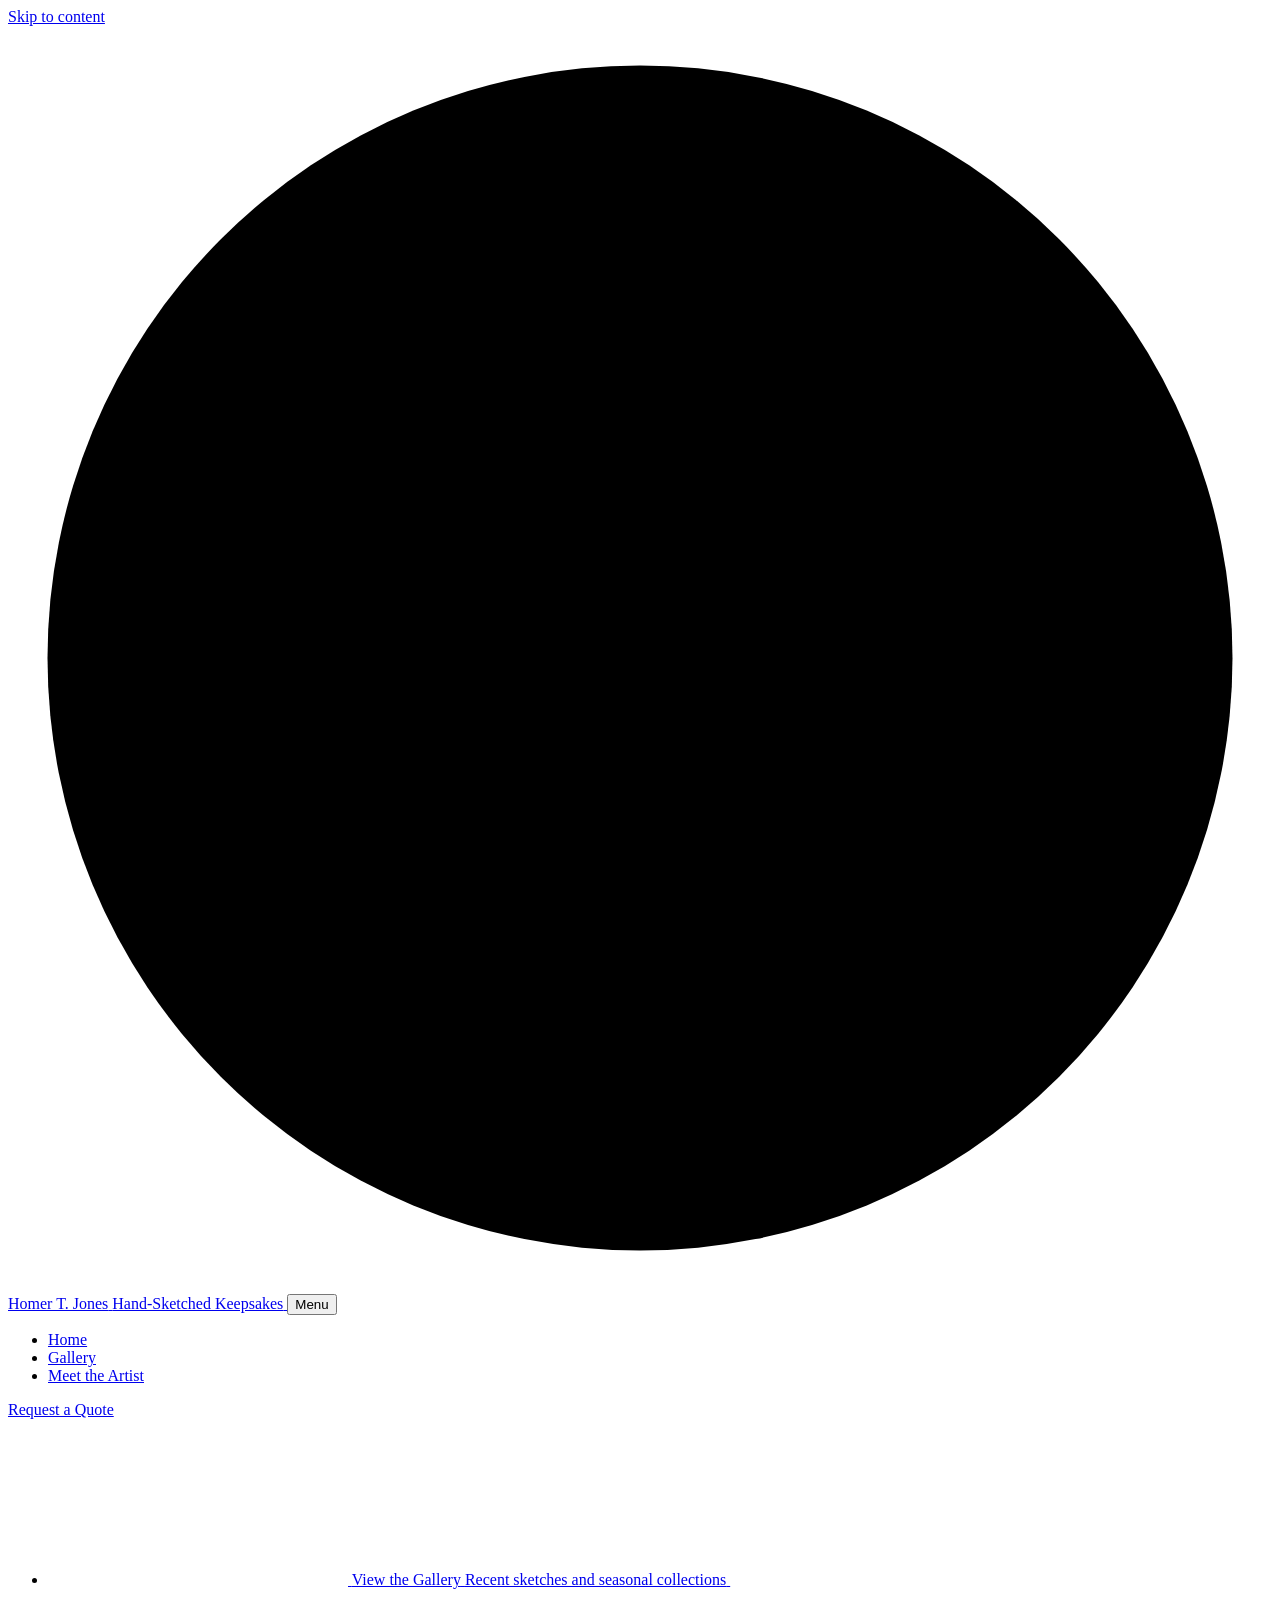
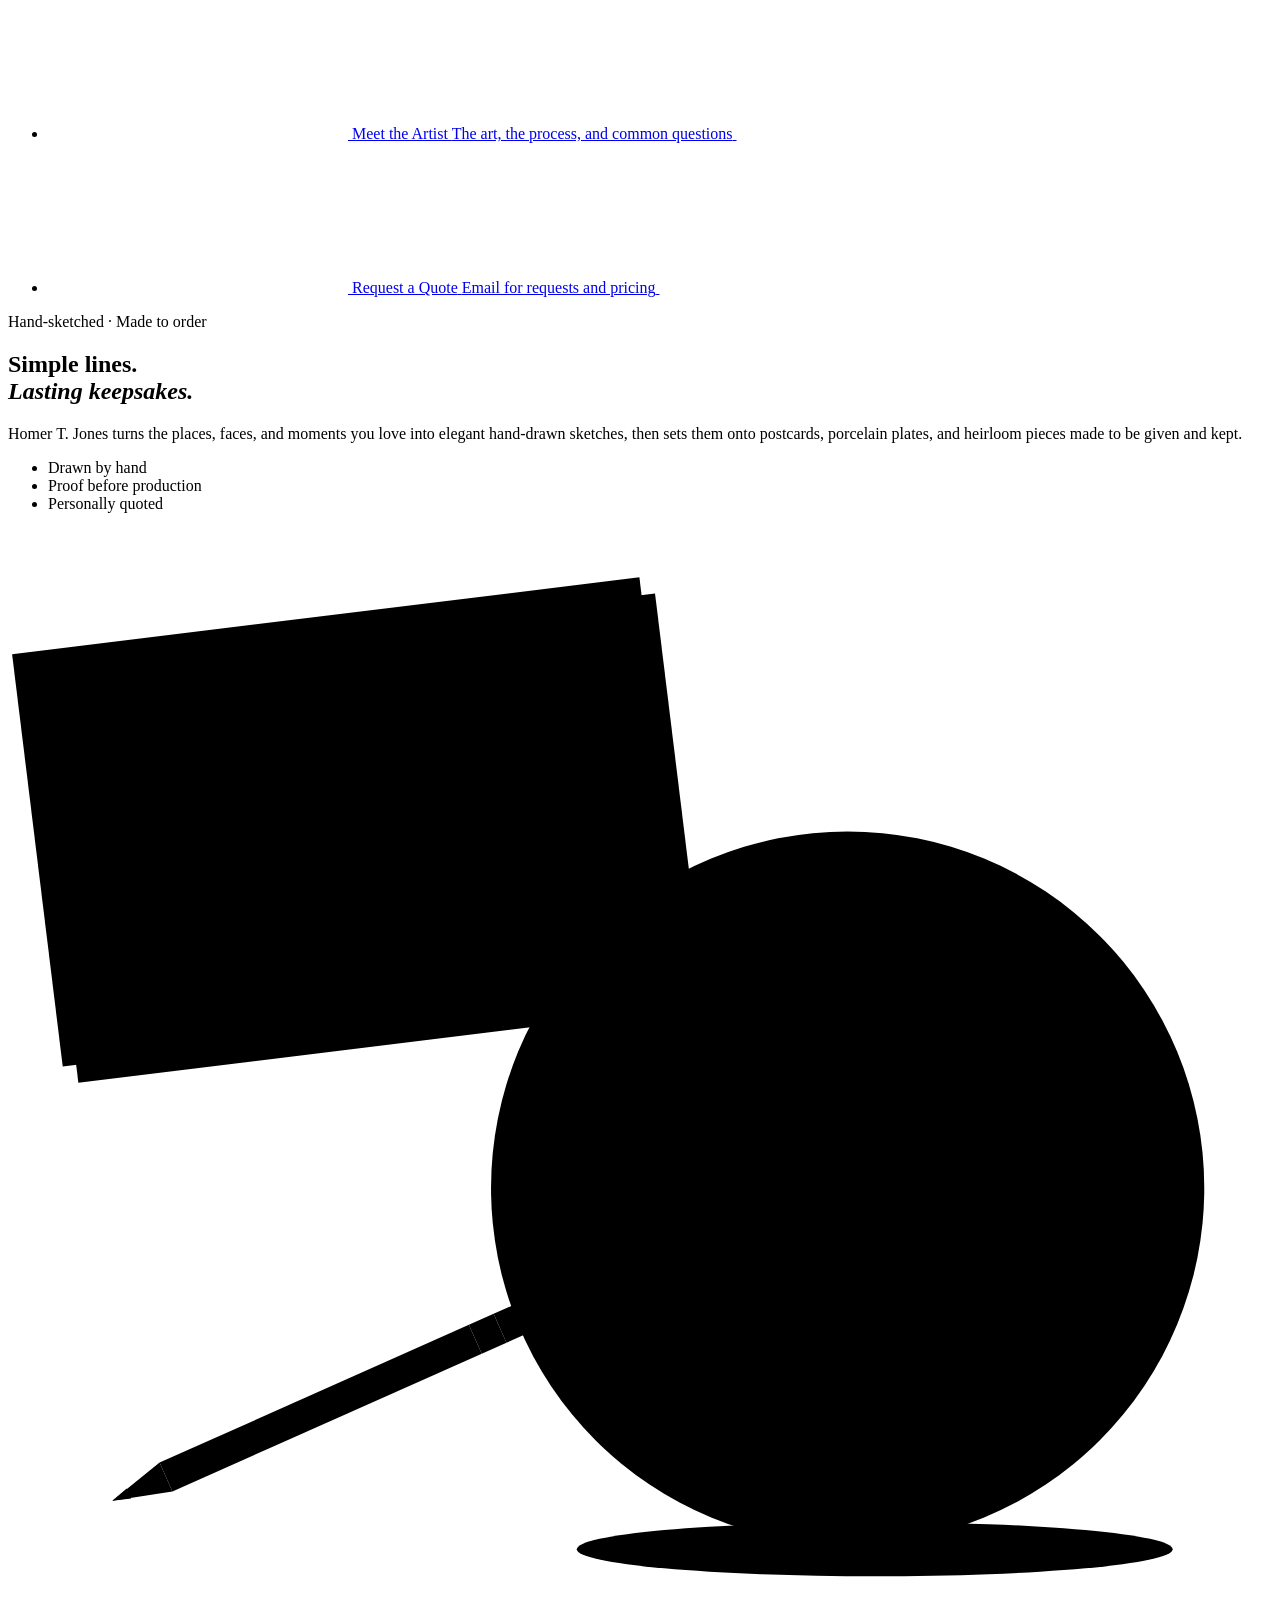
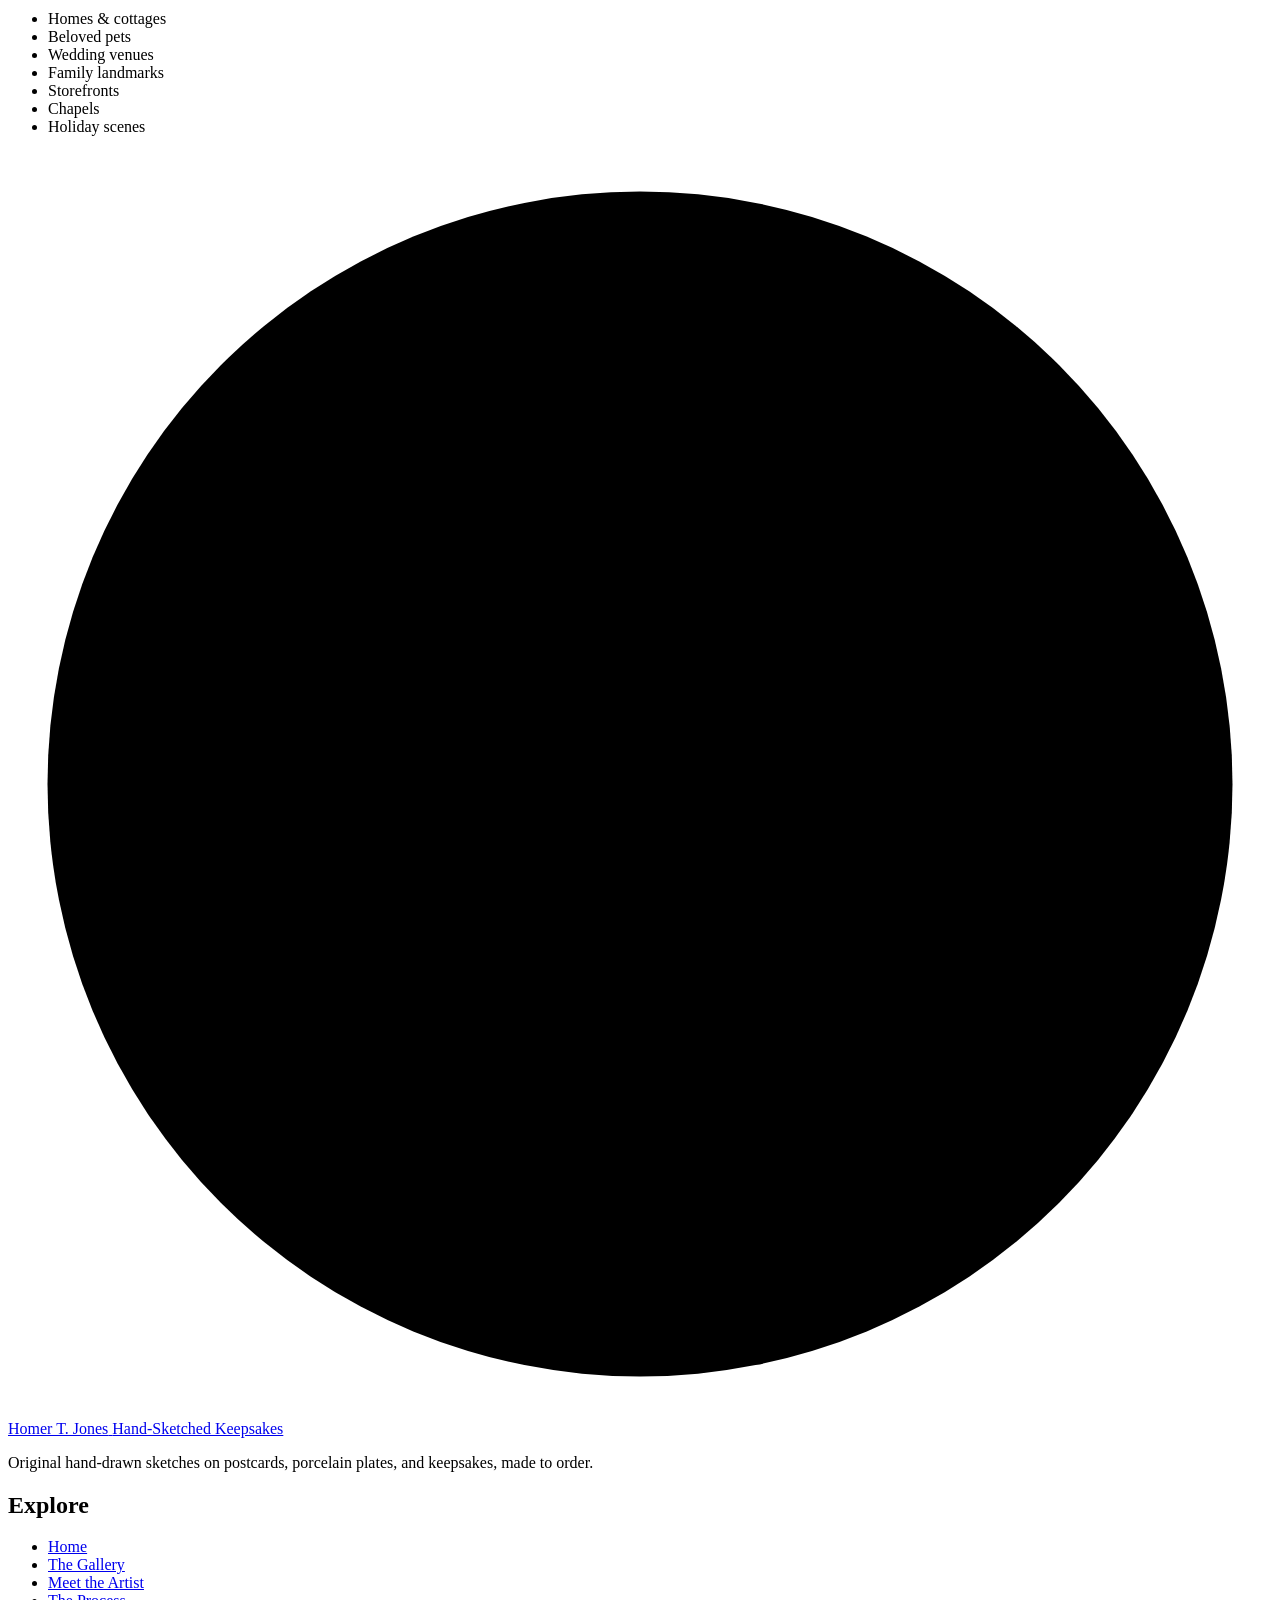
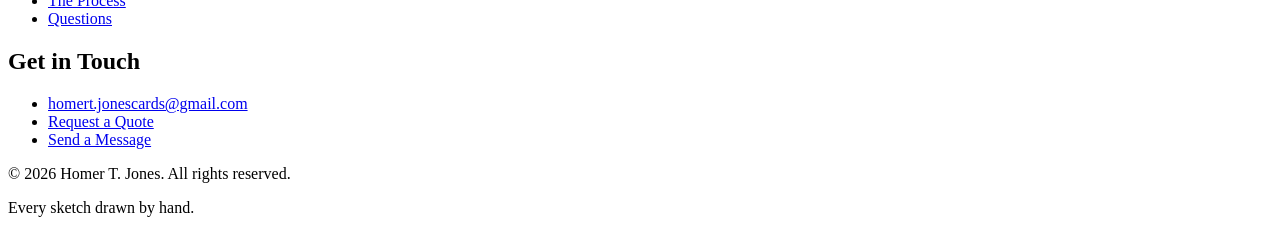
==== commit 686340e7: "Reshape site into Gallery, About, and Contact pages Compact homepage with wayfinder buttons, terraco" ====
--- a/public/index.html
+++ b/public/index.html
@@ -4,36 +4,38 @@
   <meta charset="utf-8">
   <meta name="viewport" content="width=device-width, initial-scale=1">
   <title>Homer T. Jones · Hand-Sketched Keepsakes</title>
-  <meta name="description" content="Commission a hand-drawn sketch of your home, pet, or favorite place, set onto postcards, porcelain plates, and keepsakes made to be treasured.">
+  <meta name="description" content="Hand-drawn sketches of homes, pets, and favorite places on postcards, porcelain plates, and keepsakes. Email for requests and pricing.">
   <link rel="canonical" href="https://homertjones.com/">
   <meta property="og:type" content="website">
   <meta property="og:site_name" content="Homer T. Jones">
   <meta property="og:title" content="Homer T. Jones · Hand-Sketched Keepsakes">
-  <meta property="og:description" content="Simple lines, lasting keepsakes. Commission a hand-drawn sketch on postcards, plates, and more.">
+  <meta property="og:description" content="Hand-drawn sketches of homes, pets, and favorite places on postcards, porcelain plates, and keepsakes. Email for requests and pricing.">
   <meta property="og:url" content="https://homertjones.com/">
-  <meta name="theme-color" content="#f6f1e7">
-  <link rel="icon" href="assets/img/favicon.svg" type="image/svg+xml">
+  <meta name="theme-color" content="#f5ede0">
+  <link rel="icon" href="/assets/img/favicon.svg" type="image/svg+xml">
   <link rel="preconnect" href="https://fonts.googleapis.com">
   <link rel="preconnect" href="https://fonts.gstatic.com" crossorigin>
   <link rel="stylesheet" href="https://fonts.googleapis.com/css2?family=Cormorant+Garamond:ital,wght@0,400;0,500;0,600;1,400;1,500&amp;family=Jost:wght@400;500&amp;display=swap">
-  <link rel="stylesheet" href="assets/css/styles.css">
+  <link rel="stylesheet" href="/assets/css/styles.css">
   <script>
-    document.documentElement.classList.add("js");
+    document.documentElement.classList.add("js", "content-loading");
+    setTimeout(function () { document.documentElement.classList.remove("content-loading"); }, 1500);
     setTimeout(function () { if (!window.__htjReady) document.documentElement.classList.remove("js"); }, 2500);
   </script>
-  <script src="assets/js/main.js" defer></script>
+  <script src="/assets/js/site-config.js" defer></script>
+  <script src="/assets/js/main.js" defer></script>
 </head>
 <body>
   <a class="skip-link" href="#main">Skip to content</a>
 
   <header class="site-header" data-header>
     <div class="container site-header__inner">
-      <a class="brand" href="index.html" aria-label="Homer T. Jones, home">
+      <a class="brand" href="/" aria-label="Homer T. Jones, home">
         <svg class="brand__mark" viewBox="0 0 48 48" aria-hidden="true"><circle cx="24" cy="24" r="22.5"/><circle cx="24" cy="24" r="19.5"/><text x="24" y="29" text-anchor="middle">HTJ</text></svg>
-        <span class="brand__text">
-          <span class="brand__name">Homer T. Jones</span>
-          <span class="brand__tag">Hand-Sketched Keepsakes</span>
-        </span>
+          <span class="brand__text">
+            <span class="brand__name">Homer T. Jones</span>
+            <span class="brand__tag">Hand-Sketched Keepsakes</span>
+          </span>
       </a>
       <button class="nav-toggle" type="button" aria-expanded="false" aria-controls="site-nav" data-nav-toggle>
         <span class="sr-only">Menu</span>
@@ -42,38 +44,68 @@
       </button>
       <nav class="site-nav" id="site-nav" aria-label="Primary" data-nav>
         <ul>
-          <li><a href="#collection">Collection</a></li>
-          <li><a href="#process">Process</a></li>
-          <li><a href="#artist">The Artist</a></li>
-          <li><a href="#faq">FAQ</a></li>
+          <li><a href="/" aria-current="page">Home</a></li>
+          <li><a href="/Gallery/">Gallery</a></li>
+          <li><a href="/About/">Meet the Artist</a></li>
         </ul>
-        <a class="btn btn--small" href="order.html">Commission a Sketch</a>
+        <a class="btn btn--small btn--accent" href="/Contact/">Request a Quote</a>
       </nav>
     </div>
   </header>
 
   <main id="main">
-    <section class="hero" aria-labelledby="hero-title">
+    <nav class="wayfinder" aria-label="Explore the site" data-edit-group="Buttons at the top">
+      <ul class="container wayfinder__grid">
+        <li>
+          <a class="wayfinder__link" href="/Gallery/">
+            <svg class="wayfinder__icon" aria-hidden="true"><use href="/assets/img/icons.svg#frame"></use></svg>
+            <span class="wayfinder__text">
+              <span class="wayfinder__label">View the Gallery</span>
+              <span class="wayfinder__hint" data-edit="home.link.gallery" data-edit-label="Gallery button: note">Recent sketches and seasonal collections</span>
+            </span>
+            <svg class="wayfinder__arrow" aria-hidden="true"><use href="/assets/img/icons.svg#arrow"></use></svg>
+          </a>
+        </li>
+        <li>
+          <a class="wayfinder__link" href="/About/">
+            <svg class="wayfinder__icon" aria-hidden="true"><use href="/assets/img/icons.svg#pencil"></use></svg>
+            <span class="wayfinder__text">
+              <span class="wayfinder__label">Meet the Artist</span>
+              <span class="wayfinder__hint" data-edit="home.link.artist" data-edit-label="Artist button: note">The art, the process, and common questions</span>
+            </span>
+            <svg class="wayfinder__arrow" aria-hidden="true"><use href="/assets/img/icons.svg#arrow"></use></svg>
+          </a>
+        </li>
+        <li>
+          <a class="wayfinder__link" href="/Contact/">
+            <svg class="wayfinder__icon" aria-hidden="true"><use href="/assets/img/icons.svg#envelope"></use></svg>
+            <span class="wayfinder__text">
+              <span class="wayfinder__label">Request a Quote</span>
+              <span class="wayfinder__hint" data-edit="home.link.quote" data-edit-label="Quote button: note">Email for requests and pricing</span>
+            </span>
+            <svg class="wayfinder__arrow" aria-hidden="true"><use href="/assets/img/icons.svg#arrow"></use></svg>
+          </a>
+        </li>
+      </ul>
+    </nav>
+
+    <section class="hero" aria-labelledby="hero-title" data-edit-group="Welcome">
       <div class="container hero__grid">
         <div class="hero__copy" data-reveal>
-          <p class="eyebrow">Hand-sketched &middot; Made to order</p>
-          <h1 id="hero-title">Simple lines.<br><em>Lasting keepsakes.</em></h1>
-          <!-- PLACEHOLDER BLURB: replace with Homer's own description. -->
-          <p class="hero__lede">Homer T. Jones turns the places, faces, and moments you love into elegant hand-drawn sketches, then sets them onto postcards, porcelain plates, and heirloom pieces made to be given and kept.</p>
-          <div class="hero__actions">
-            <a class="btn" href="order.html">Begin a Commission <svg aria-hidden="true"><use href="assets/img/icons.svg#arrow"></use></svg></a>
-            <a class="link-arrow" href="#collection">View the Collection <svg aria-hidden="true"><use href="assets/img/icons.svg#arrow"></use></svg></a>
-          </div>
-          <ul class="hero__marks" aria-label="Every commission includes">
-            <li>Drawn by hand</li>
-            <li>Proof before production</li>
-            <li>Personally quoted</li>
+          <p class="eyebrow" data-edit="hero.eyebrow" data-edit-label="Small heading">Hand-sketched &middot; Made to order</p>
+          <h1 id="hero-title" data-edit="hero.title" data-edit-label="Headline">Simple lines.<br><em>Lasting keepsakes.</em></h1>
+          <!-- Default text. Every data-edit text can be changed from /Host. -->
+          <p class="hero__lede" data-edit="hero.lede" data-edit-label="Introduction">Homer T. Jones turns the places, faces, and moments you love into elegant hand-drawn sketches, then sets them onto postcards, porcelain plates, and heirloom pieces made to be given and kept.</p>
+          <ul class="hero__marks" aria-label="Every piece includes">
+            <li data-edit="hero.mark1" data-edit-label="Promise 1">Drawn by hand</li>
+            <li data-edit="hero.mark2" data-edit-label="Promise 2">Proof before production</li>
+            <li data-edit="hero.mark3" data-edit-label="Promise 3">Personally quoted</li>
           </ul>
         </div>
 
         <div data-reveal style="--delay: .15s">
           <svg class="hero-art sketch" viewBox="0 0 560 470" role="img" aria-labelledby="hero-art-title">
-            <title id="hero-art-title">A hand-sketched cottage on a gold-rimmed porcelain plate, resting on a postcard beside a pencil</title>
+            <title id="hero-art-title">A hand-sketched cottage on a porcelain plate, resting on a postcard beside a pencil</title>
 
             <g transform="rotate(-7 150 130)">
               <rect class="shadow" x="18" y="46" width="280" height="184"/>
@@ -93,7 +125,7 @@
 
             <ellipse class="shadow" cx="384" cy="452" rx="132" ry="12"/>
             <circle class="paper" cx="372" cy="292" r="158"/>
-            <circle class="gold" cx="372" cy="292" r="148"/>
+            <circle class="accent" cx="372" cy="292" r="148"/>
             <circle class="faint" cx="372" cy="292" r="112"/>
 
             <g>
@@ -128,239 +160,58 @@
       </div>
     </section>
 
-    <section class="subjects" aria-label="Popular subjects">
+    <section class="subjects" aria-label="Popular subjects" data-edit-group="Subjects strip">
       <ul class="container">
-        <li>Homes &amp; cottages</li>
-        <li>Beloved pets</li>
-        <li>Wedding venues</li>
-        <li>Family landmarks</li>
-        <li>Storefronts</li>
-        <li>Chapels</li>
-        <li>Holiday scenes</li>
+        <li data-edit="subjects.1" data-edit-label="Subject 1">Homes &amp; cottages</li>
+        <li data-edit="subjects.2" data-edit-label="Subject 2">Beloved pets</li>
+        <li data-edit="subjects.3" data-edit-label="Subject 3">Wedding venues</li>
+        <li data-edit="subjects.4" data-edit-label="Subject 4">Family landmarks</li>
+        <li data-edit="subjects.5" data-edit-label="Subject 5">Storefronts</li>
+        <li data-edit="subjects.6" data-edit-label="Subject 6">Chapels</li>
+        <li data-edit="subjects.7" data-edit-label="Subject 7">Holiday scenes</li>
       </ul>
     </section>
-
-    <section class="section" id="collection" aria-labelledby="collection-title">
-      <div class="container">
-        <div class="section-head" data-reveal>
-          <p class="eyebrow">The Collection</p>
-          <h2 id="collection-title">Drawn once, by hand. <em>Kept for a lifetime.</em></h2>
-          <p>Every piece begins as an original ink sketch drawn from your photograph, then is set onto a keepsake chosen to suit the moment.</p>
-        </div>
-
-        <div class="feature-grid">
-          <article class="feature" data-reveal>
-            <svg class="feature__art" aria-hidden="true"><use href="assets/img/icons.svg#postcard"></use></svg>
-            <p class="feature__kicker">Correspondence</p>
-            <h3>Postcards</h3>
-            <p>Your sketch printed on fine card stock: a personal touch for holiday greetings, save-the-dates, new-home announcements, or a set to keep for yourself.</p>
-            <ul class="feature__uses">
-              <li>Holiday greetings</li>
-              <li>Save-the-dates</li>
-              <li>Announcements</li>
-            </ul>
-            <a class="link-arrow" href="order.html?item=postcards">Request postcards <svg aria-hidden="true"><use href="assets/img/icons.svg#arrow"></use></svg></a>
-          </article>
-
-          <article class="feature" data-reveal style="--delay: .12s">
-            <svg class="feature__art" aria-hidden="true"><use href="assets/img/icons.svg#plate"></use></svg>
-            <p class="feature__kicker">Heirloom porcelain</p>
-            <h3>Plates</h3>
-            <p>Your sketch set onto a porcelain plate, a commemorative piece for weddings, anniversaries, and first homes, made to be displayed and passed down.</p>
-            <ul class="feature__uses">
-              <li>Weddings</li>
-              <li>Anniversaries</li>
-              <li>Housewarmings</li>
-            </ul>
-            <a class="link-arrow" href="order.html?item=plate">Request a plate <svg aria-hidden="true"><use href="assets/img/icons.svg#arrow"></use></svg></a>
-          </article>
-        </div>
-
-        <div class="more" data-reveal>
-          <div class="more__head">
-            <h3>And beyond</h3>
-            <p>If it can hold a simple line drawing, it can likely hold yours.</p>
-          </div>
-          <ul class="more-grid">
-            <li>
-              <a class="more-item" href="order.html?item=notecards">
-                <svg aria-hidden="true"><use href="assets/img/icons.svg#notecard"></use></svg>
-                <div><h4>Notecards</h4><p>Folded cards for thank-you notes, invitations, and stationery sets.</p></div>
-              </a>
-            </li>
-            <li>
-              <a class="more-item" href="order.html?item=ornament">
-                <svg aria-hidden="true"><use href="assets/img/icons.svg#ornament"></use></svg>
-                <div><h4>Ornaments</h4><p>A first-home or first-Christmas keepsake for the tree.</p></div>
-              </a>
-            </li>
-            <li>
-              <a class="more-item" href="order.html?item=mug">
-                <svg aria-hidden="true"><use href="assets/img/icons.svg#mug"></use></svg>
-                <div><h4>Mugs</h4><p>A favorite place, made part of the morning ritual.</p></div>
-              </a>
-            </li>
-            <li>
-              <a class="more-item" href="order.html?item=coasters">
-                <svg aria-hidden="true"><use href="assets/img/icons.svg#coaster"></use></svg>
-                <div><h4>Coasters</h4><p>Sets for the home, the lake house, or the family business.</p></div>
-              </a>
-            </li>
-            <li>
-              <a class="more-item" href="order.html?item=tote">
-                <svg aria-hidden="true"><use href="assets/img/icons.svg#tote"></use></svg>
-                <div><h4>Tote bags</h4><p>Clean line art on sturdy canvas, made to be carried.</p></div>
-              </a>
-            </li>
-            <li>
-              <a class="more-item" href="order.html?item=print">
-                <svg aria-hidden="true"><use href="assets/img/icons.svg#frame"></use></svg>
-                <div><h4>Framed prints</h4><p>Your sketch, matted and framed for the wall.</p></div>
-              </a>
-            </li>
-          </ul>
-          <p class="more__note">Have another piece in mind? <a href="order.html?item=other">Tell us about it.</a></p>
-        </div>
-      </div>
-    </section>
-
-    <section class="section section--tint" id="process" aria-labelledby="process-title">
-      <div class="container">
-        <div class="section-head section-head--center" data-reveal>
-          <p class="eyebrow eyebrow--center">The Process</p>
-          <h2 id="process-title">A personal, <em>unhurried</em> process</h2>
-          <p>Every commission is handled one at a time, from the first conversation to the finished piece.</p>
-        </div>
-        <ol class="steps">
-          <li class="step" data-reveal>
-            <span class="step__num" aria-hidden="true">I.</span>
-            <h3>Share your vision</h3>
-            <p>Choose your piece, tell us what it means to you, and attach a favorite photograph.</p>
-          </li>
-          <li class="step" data-reveal style="--delay: .1s">
-            <span class="step__num" aria-hidden="true">II.</span>
-            <h3>Receive your quote</h3>
-            <p>Each request is reviewed personally and answered with a tailored quote and timeline.</p>
-          </li>
-          <li class="step" data-reveal style="--delay: .2s">
-            <span class="step__num" aria-hidden="true">III.</span>
-            <h3>Approve the sketch</h3>
-            <p>Your sketch is drawn by hand. You review a proof and request refinements before anything is made.</p>
-          </li>
-          <li class="step" data-reveal style="--delay: .3s">
-            <span class="step__num" aria-hidden="true">IV.</span>
-            <h3>Treasure it</h3>
-            <p>Your finished keepsake is carefully produced, wrapped, and sent on its way.</p>
-          </li>
-        </ol>
-      </div>
-    </section>
-
-    <section class="section" id="artist" aria-labelledby="artist-title">
-      <div class="container artist">
-        <figure class="portrait" data-reveal>
-          <svg class="sketch" viewBox="0 0 200 270" aria-hidden="true">
-            <path d="M100 20C128 58 146 98 138 136L112 188L100 214L88 188L62 136C54 98 72 58 100 20Z"/>
-            <path d="M100 214V134"/>
-            <circle cx="100" cy="127" r="6"/>
-            <path d="M70 152Q100 164 130 152"/>
-            <path class="faint" d="M82 82c8-10 28-10 36 0M88 98c6-6 18-6 24 0"/>
-            <path class="draw" pathLength="1" style="--d:.5s" d="M100 216C102 232 86 240 72 238C54 235 50 250 66 254C92 260 130 242 156 250"/>
-          </svg>
-          <figcaption>Ink, paper &amp; patience</figcaption>
-        </figure>
-
-        <div class="artist__body" data-reveal style="--delay: .12s">
-          <p class="eyebrow">The Artist</p>
-          <h2 id="artist-title">About Homer T. Jones</h2>
-          <!-- PLACEHOLDER BLURB: replace these paragraphs, the quote, and the signature with Homer's own description. -->
-          <p class="lead">Homer T. Jones believes the most meaningful drawings are often the simplest. With a steady hand and a few confident lines, Homer captures the places and faces that matter most: the front porch of a first home, a faithful companion, the chapel where two lives became one.</p>
-          <p>Every commission is drawn by hand, then thoughtfully set onto postcards, porcelain plates, and keepsakes designed to be given, displayed, and treasured for years to come.</p>
-          <blockquote>&ldquo;A good sketch doesn&rsquo;t record every detail. It remembers the feeling.&rdquo;</blockquote>
-          <p class="signature">Homer T. Jones</p>
-        </div>
-      </div>
-    </section>
-
-    <section class="section section--tint" id="faq" aria-labelledby="faq-title">
-      <div class="container">
-        <div class="section-head section-head--center" data-reveal>
-          <p class="eyebrow eyebrow--center">Questions</p>
-          <h2 id="faq-title">Before you <em>commission</em></h2>
-        </div>
-        <div class="faq" data-reveal>
-          <details>
-            <summary>What should I send as a reference?</summary>
-            <p>A clear, well-lit photograph is ideal. Straight-on photos work beautifully for homes and buildings; for pets and people, a photo taken at eye level in natural light captures the most character. Attach one photo with your request, and we&rsquo;ll follow up by email if more would help.</p>
-          </details>
-          <details>
-            <summary>How much does a commission cost?</summary>
-            <p>Every piece is quoted individually based on the item, quantity, and detail of the sketch. You&rsquo;ll receive a personal quote after submitting your request. There&rsquo;s no obligation, and nothing is charged until you approve.</p>
-          </details>
-          <details>
-            <summary>How long will it take?</summary>
-            <p>Timing depends on the item and quantity, and your quote will include an estimated completion date. If you have an event or deadline, note it on your request and we&rsquo;ll let you know right away whether it&rsquo;s possible.</p>
-          </details>
-          <details>
-            <summary>Will I see the sketch before it&rsquo;s produced?</summary>
-            <p>Yes. You&rsquo;ll receive a digital proof of your sketch to review, and small refinements are welcome before anything goes into production.</p>
-          </details>
-          <details>
-            <summary>Can you handle larger orders?</summary>
-            <p>Gladly. Postcards and notecards are well suited to weddings, events, closing gifts, and businesses. Include your quantity on the request and we&rsquo;ll tailor a quote.</p>
-          </details>
-          <details>
-            <summary>How do I pay?</summary>
-            <p>Once you approve your quote, you&rsquo;ll receive an invoice by email. Work begins as soon as it&rsquo;s settled.</p>
-          </details>
-        </div>
-      </div>
-    </section>
-
-    <section class="cta" aria-labelledby="cta-title">
-      <div class="container" data-reveal>
-        <p class="eyebrow eyebrow--center">Commissions open</p>
-        <h2 id="cta-title">Every keepsake begins with a single line.</h2>
-        <p>Tell us about the place, person, or moment you&rsquo;d like to remember, and we&rsquo;ll take it from there.</p>
-        <a class="btn btn--light" href="order.html">Begin a Commission <svg aria-hidden="true"><use href="assets/img/icons.svg#arrow"></use></svg></a>
-      </div>
-    </section>
   </main>
 
-  <footer class="site-footer">
+  <footer class="site-footer" data-edit-group="Footer (every page)">
     <div class="container">
       <div class="site-footer__grid">
         <div class="site-footer__brand">
-          <a class="brand" href="index.html" aria-label="Homer T. Jones, home">
+          <a class="brand" href="/" aria-label="Homer T. Jones, home">
             <svg class="brand__mark" viewBox="0 0 48 48" aria-hidden="true"><circle cx="24" cy="24" r="22.5"/><circle cx="24" cy="24" r="19.5"/><text x="24" y="29" text-anchor="middle">HTJ</text></svg>
             <span class="brand__text">
               <span class="brand__name">Homer T. Jones</span>
               <span class="brand__tag">Hand-Sketched Keepsakes</span>
             </span>
           </a>
-          <p class="site-footer__about">Original hand-drawn sketches on postcards, porcelain plates, and keepsakes, made to order.</p>
+          <p class="site-footer__about" data-edit="footer.about" data-edit-label="About text">Original hand-drawn sketches on postcards, porcelain plates, and keepsakes, made to order.</p>
         </div>
         <div>
           <h2>Explore</h2>
           <ul>
-            <li><a href="#collection">The Collection</a></li>
-            <li><a href="#process">The Process</a></li>
-            <li><a href="#artist">The Artist</a></li>
-            <li><a href="#faq">Questions</a></li>
+            <li><a href="/">Home</a></li>
+            <li><a href="/Gallery/">The Gallery</a></li>
+            <li><a href="/About/">Meet the Artist</a></li>
+            <li><a href="/About/#process">The Process</a></li>
+            <li><a href="/About/#faq">Questions</a></li>
           </ul>
         </div>
+        <div data-footer-galleries hidden>
+          <h2>Seasonal Galleries</h2>
+          <ul data-footer-gallery-list></ul>
+        </div>
         <div>
-          <h2>Commission</h2>
+          <h2>Get in Touch</h2>
           <ul>
-            <li><a href="order.html?item=postcards">Postcards</a></li>
-            <li><a href="order.html?item=plate">Plates</a></li>
-            <li><a href="order.html">Begin a request</a></li>
+            <li><a href="mailto:homert.jonescards@gmail.com">homert.jonescards@gmail.com</a></li>
+            <li><a href="/Contact/">Request a Quote</a></li>
+            <li><a href="/Contact/#message">Send a Message</a></li>
           </ul>
         </div>
       </div>
       <div class="site-footer__base">
         <p>&copy; <span data-year>2026</span> Homer T. Jones. All rights reserved.</p>
-        <p>Every sketch drawn by hand.</p>
+        <p data-edit="footer.tagline" data-edit-label="Bottom line">Every sketch drawn by hand.</p>
       </div>
     </div>
   </footer>
